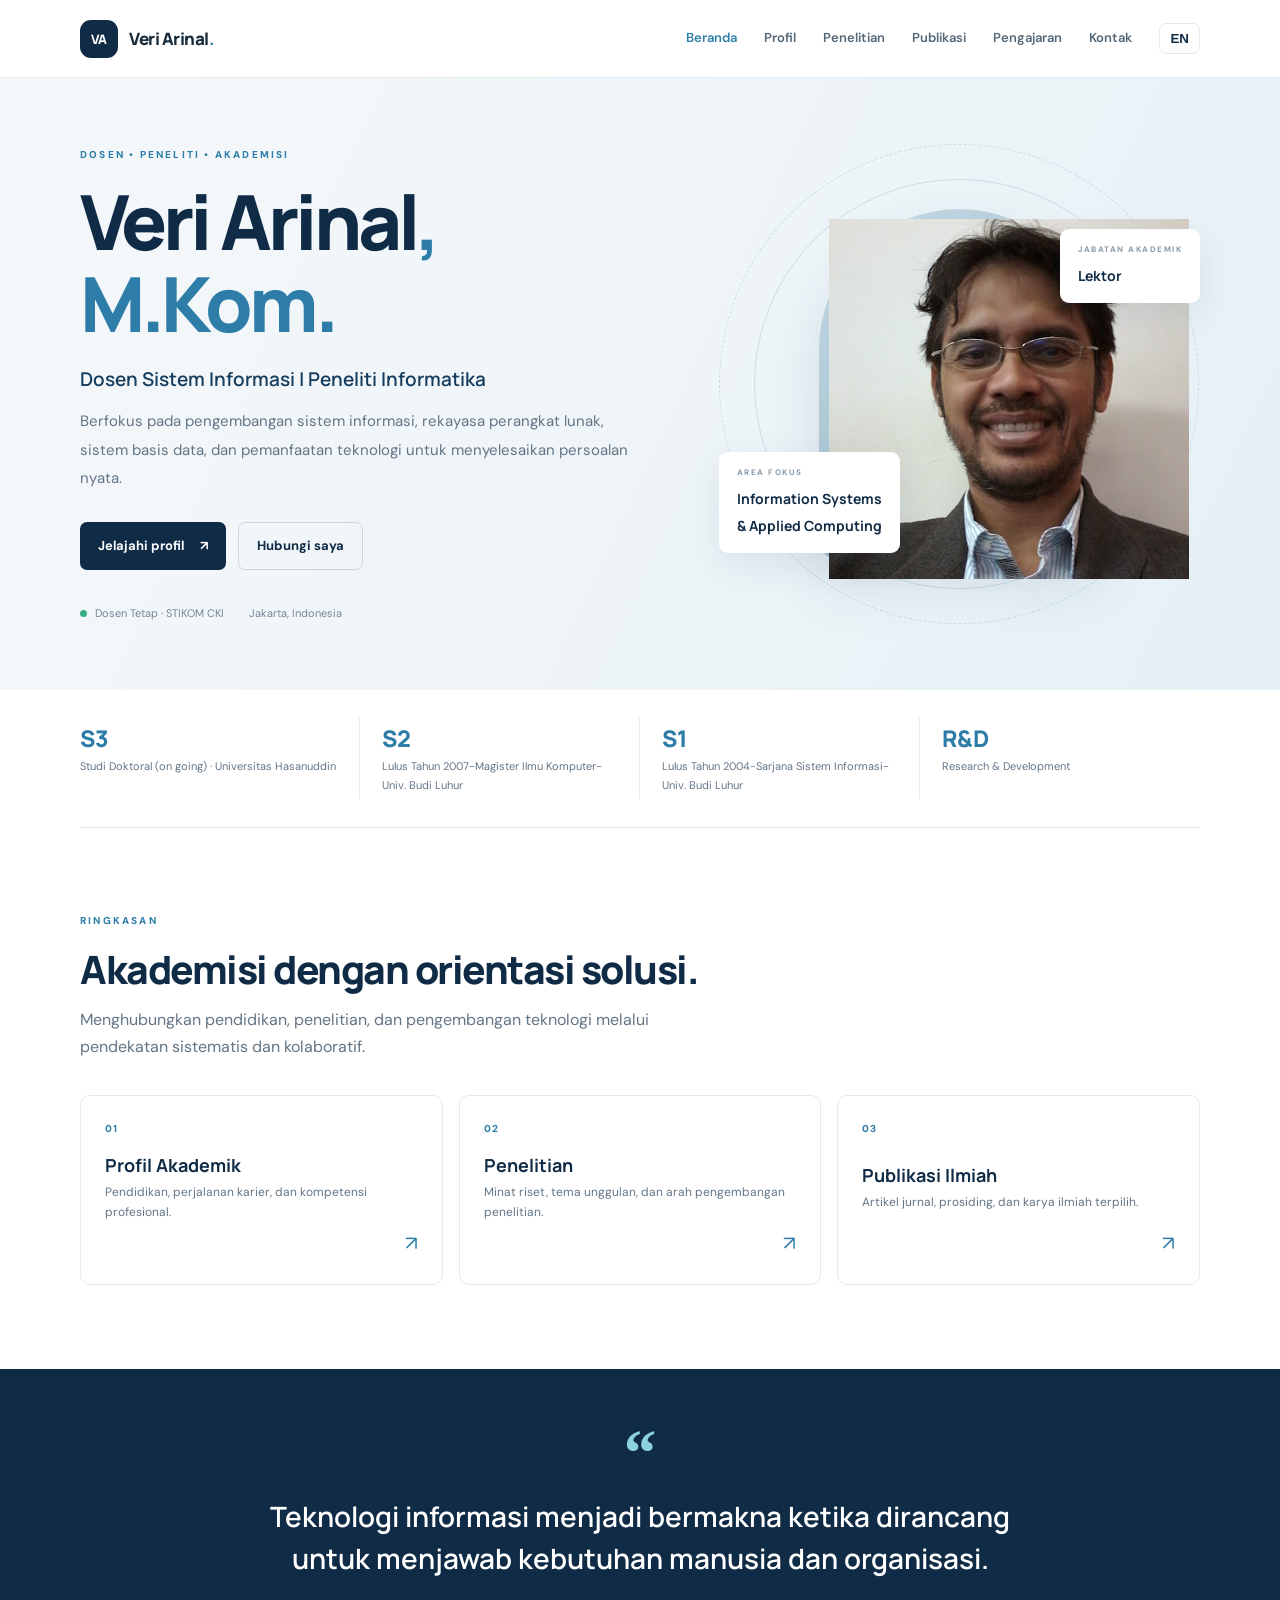
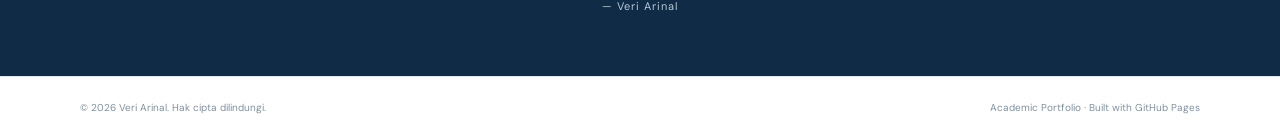
==== index.html @ e2576e6e "Update index.html" ====
<!DOCTYPE html>
<html lang="id">
<head>
  <meta charset="UTF-8">
  <meta name="viewport" content="width=device-width, initial-scale=1">
  <meta name="description" content="Profil akademik Veri Arinal, dosen dan peneliti bidang Sistem Informasi.">
  <meta name="author" content="Veri Arinal">
  <title>Veri Arinal, M.Kom. | Academic Portfolio</title>
  <link rel="preconnect" href="https://fonts.googleapis.com">
  <link rel="preconnect" href="https://fonts.gstatic.com" crossorigin>
  <link href="https://fonts.googleapis.com/css2?family=DM+Sans:wght@400;500;600;700&family=Manrope:wght@400;500;600;700;800&display=swap" rel="stylesheet">
  <link rel="stylesheet" href="assets/css/style.css">
  <script src="assets/js/app.js" defer></script>
</head>
<body>
  <a class="skip-link" href="#main">Lewati ke konten / Skip to content</a>
  <header class="site-header">
    <nav class="nav container" aria-label="Navigasi utama">
      <a class="brand" href="index.html"><span class="brand-mark">VA</span><span>Veri Arinal<span class="brand-dot">.</span></span></a>
      <button class="nav-toggle" aria-label="Buka menu" aria-expanded="false"><span></span><span></span><span></span></button>
      <div class="nav-links">
        <a class="active" href="index.html" data-i18n="nav_home">Beranda</a>
        <a href="about.html" data-i18n="nav_about">Profil</a>
        <a href="research.html" data-i18n="nav_research">Penelitian</a>
        <a href="publications.html" data-i18n="nav_publications">Publikasi</a>
        <a href="teaching.html" data-i18n="nav_teaching">Pengajaran</a>
        <a href="contact.html" data-i18n="nav_contact">Kontak</a>
        <button class="lang-toggle" type="button" aria-label="Switch language">EN</button>
      </div>
    </nav>
  </header>

  <main id="main">
    <section class="hero">
      <div class="container hero-grid">
        <div class="hero-copy">
          <p class="eyebrow" data-i18n="hero_eyebrow">DOSEN • PENELITI • AKADEMISI</p>
          <h1>Veri Arinal<span class="hero-comma">,</span><br><span class="accent">M.Kom.</span></h1>
          <p class="hero-role" data-i18n="hero_role">Dosen Sistem Informasi | Peneliti Informatika</p>
          <p class="hero-intro" data-i18n="hero_intro">Berfokus pada pengembangan sistem informasi, rekayasa perangkat lunak, sistem basis data, dan pemanfaatan teknologi untuk menyelesaikan persoalan nyata.</p>
          <div class="hero-actions">
            <a class="button button-primary" href="about.html" data-i18n="hero_button_profile">Jelajahi profil <span>↗</span></a>
            <a class="button button-secondary" href="contact.html" data-i18n="hero_button_contact">Hubungi saya</a>
          </div>
          <div class="hero-meta">
            <span><i class="status-dot"></i><span data-i18n="hero_status">Dosen Tetap · STIKOM CKI</span></span>
            <span data-i18n="hero_location">Jakarta, Indonesia</span>
          </div>
        </div>
        <div class="hero-visual">
          <div class="portrait-frame">
  <img
    src="assets/images/profile.jpg"
    alt="Foto Profil Veri Arinal"
    class="profile-photo"
  >
</div>
          <div class="floating-card card-top"><span class="mini-label" data-i18n="card_role_label">JABATAN AKADEMIK</span><strong data-i18n="card_role_value">Lektor</strong></div>
          <div class="floating-card card-bottom"><span class="mini-label" data-i18n="card_focus_label">AREA FOKUS</span><strong>Information Systems<br>& Applied Computing</strong></div>
          <div class="visual-orbit orbit-one"></div><div class="visual-orbit orbit-two"></div>
        </div>
      </div>
    </section>

    <section class="quick-facts container">
      <div class="fact"><strong>S3</strong><span data-i18n="fact_education">Studi Doktoral (on going) · Universitas Hasanuddin</span></div>
      <div class="fact"><strong>S2</strong><span data-i18n="fact_master">Lulus Tahun 2007-Magister Ilmu Komputer-Univ. Budi Luhur</span></div>
      <div class="fact"><strong>S1</strong><span data-i18n="fact_program">Lulus Tahun 2004-Sarjana Sistem Informasi-Univ. Budi Luhur</span></div>
      <div class="fact"><strong>R&amp;D</strong><span data-i18n="fact_research">Research & Development</span></div>
    </section>

    <section class="section container">
      <div class="section-heading">
        <p class="eyebrow" data-i18n="overview_eyebrow">RINGKASAN</p>
        <h2 data-i18n="overview_title">Akademisi dengan orientasi solusi.</h2>
        <p data-i18n="overview_text">Menghubungkan pendidikan, penelitian, dan pengembangan teknologi melalui pendekatan sistematis dan kolaboratif.</p>
      </div>
      <div class="feature-grid">
        <a class="feature-card" href="about.html"><span class="feature-number">01</span><div><h3 data-i18n="feature_profile_title">Profil Akademik</h3><p data-i18n="feature_profile_text">Pendidikan, perjalanan karier, dan kompetensi profesional.</p></div><span class="arrow">↗</span></a>
        <a class="feature-card" href="research.html"><span class="feature-number">02</span><div><h3 data-i18n="feature_research_title">Penelitian</h3><p data-i18n="feature_research_text">Minat riset, tema unggulan, dan arah pengembangan penelitian.</p></div><span class="arrow">↗</span></a>
        <a class="feature-card" href="publications.html"><span class="feature-number">03</span><div><h3 data-i18n="feature_publications_title">Publikasi Ilmiah</h3><p data-i18n="feature_publications_text">Artikel jurnal, prosiding, dan karya ilmiah terpilih.</p></div><span class="arrow">↗</span></a>
      </div>
    </section>

    <section class="quote-band">
      <div class="container quote-inner"><span class="quote-mark">“</span><blockquote data-i18n="quote">Teknologi informasi menjadi bermakna ketika dirancang untuk menjawab kebutuhan manusia dan organisasi.</blockquote><span class="quote-caption">— Veri Arinal</span></div>
    </section>
  </main>

  <footer class="site-footer"><div class="container footer-inner"><span>© <span id="year"></span> Veri Arinal. <span data-i18n="footer_rights">Hak cipta dilindungi.</span></span><span data-i18n="footer_note">Academic Portfolio · Built with GitHub Pages</span></div></footer>
</body>
</html>
---- assets/css/style.css ----
:root{--navy:#102b46;--navy-2:#173d5e;--blue:#2d7da8;--cyan:#8bd3df;--ink:#172b3b;--muted:#637586;--line:#e3eaf0;--paper:#f5f8fb;--white:#fff;--serif:Manrope,Arial,sans-serif;--body:"DM Sans",Arial,sans-serif}*{box-sizing:border-box}html{scroll-behavior:smooth}body{margin:0;background:var(--white);color:var(--ink);font-family:var(--body);line-height:1.7}a{color:inherit;text-decoration:none}.container{width:min(1120px,calc(100% - 48px));margin-inline:auto}.skip-link{position:absolute;left:-9999px;top:10px;background:#fff;padding:10px;z-index:100}.skip-link:focus{left:10px}.site-header{height:78px;background:#fff;border-bottom:1px solid var(--line);position:sticky;top:0;z-index:20}.nav{height:100%;display:flex;align-items:center;justify-content:space-between}.brand{display:flex;align-items:center;gap:11px;font:800 17px var(--serif);letter-spacing:-.5px}.brand-mark{width:38px;height:38px;border-radius:11px;background:var(--navy);color:#fff;display:grid;place-items:center;font-size:13px;letter-spacing:0}.brand-dot{color:var(--blue)}.nav-links{display:flex;align-items:center;gap:27px;font-size:13px;font-weight:600;color:#536779}.nav-links a{transition:.2s}.nav-links a:hover,.nav-links a.active{color:var(--blue)}.lang-toggle{border:1px solid var(--line);background:#fff;color:var(--navy);border-radius:7px;padding:7px 10px;font-weight:700;cursor:pointer}.nav-toggle{display:none;background:none;border:0;padding:8px}.nav-toggle span{display:block;width:23px;height:2px;background:var(--navy);margin:5px}.hero{background:linear-gradient(115deg,#f5f8fb 0%,#edf4f8 60%,#e4f0f5 100%);overflow:hidden}.hero-grid{min-height:580px;display:grid;grid-template-columns:1.1fr .9fr;align-items:center;gap:50px;padding-block:68px}.eyebrow{font-size:10px;font-weight:800;letter-spacing:2.2px;color:var(--blue);margin:0 0 17px}.hero h1{font:800 clamp(48px,6vw,76px)/1.08 var(--serif);letter-spacing:-4px;color:var(--navy);margin:0}.hero-comma{color:var(--blue)}.accent{color:var(--blue)}.hero-role{font:600 19px var(--serif);color:var(--navy-2);margin:22px 0 10px}.hero-intro{font-size:15px;color:var(--muted);max-width:560px;line-height:1.9}.hero-actions{display:flex;gap:12px;margin-top:29px}.button{display:inline-flex;align-items:center;gap:16px;padding:12px 18px;border-radius:7px;font-size:13px;font-weight:700;transition:.2s}.button-primary{background:var(--navy);color:#fff}.button-primary:hover{background:var(--blue);transform:translateY(-2px)}.button-secondary{border:1px solid #cbd7e0;color:var(--navy)}.button-secondary:hover{background:#fff}.hero-meta{display:flex;gap:25px;margin-top:34px;color:#758696;font-size:11px}.hero-meta>span:first-child{display:flex;align-items:center;gap:8px}.status-dot{width:7px;height:7px;border-radius:50%;background:#3baf83}.hero-visual{height:410px;position:relative;display:grid;place-items:center}.portrait-frame{width:280px;height:350px;border-radius:140px 140px 18px 18px;background:linear-gradient(145deg,#c6dbe5,#8eafc2);padding:10px;position:relative;z-index:2;box-shadow:0 25px 55px #193d5e20}.portrait-placeholder{height:100%;border-radius:130px 130px 12px 12px;background:linear-gradient(150deg,#dfeaf0,#a8c2d0);display:flex;flex-direction:column;align-items:center;justify-content:center;color:#527187}.portrait-placeholder span{font:800 64px var(--serif);letter-spacing:-5px}.portrait-placeholder small{font-size:9px;letter-spacing:2px;margin-top:5px}.floating-card{position:absolute;z-index:3;background:#fff;padding:14px 18px;border-radius:9px;box-shadow:0 12px 35px #173d5e18}.card-top{top:50px;right:0}.card-bottom{bottom:36px;left:0}.mini-label{display:block;font-size:8px;letter-spacing:1.5px;color:#8a9aa8;font-weight:800;margin-bottom:5px}.floating-card strong{font:700 14px var(--serif);color:var(--navy)}.visual-orbit{position:absolute;border:1px solid #9dbdce70;border-radius:50%;z-index:1}.orbit-one{width:410px;height:410px}.orbit-two{width:480px;height:480px;border-style:dashed}.quick-facts{display:grid;grid-template-columns:repeat(4,1fr);padding-block:28px;border-bottom:1px solid var(--line)}.fact{padding:4px 22px;border-right:1px solid var(--line);display:flex;flex-direction:column;gap:3px}.fact:first-child{padding-left:0}.fact:last-child{border:0}.fact strong{font:800 23px var(--serif);color:var(--blue)}.fact span{font-size:11px;color:var(--muted)}.section{padding-block:84px}.section-heading{max-width:620px;margin-bottom:35px}.section-heading h2,.content-block h2,.contact-main h2{font:800 clamp(28px,4vw,39px)/1.2 var(--serif);letter-spacing:-1.5px;color:var(--navy);margin:0 0 13px}.section-heading>p:last-child{color:var(--muted);margin:0}.feature-grid{display:grid;grid-template-columns:repeat(3,1fr);gap:16px}.feature-card{min-height:190px;border:1px solid var(--line);border-radius:10px;padding:24px;display:flex;flex-direction:column;justify-content:space-between;transition:.2s}.feature-card:hover{border-color:#a5c6d7;transform:translateY(-4px);box-shadow:0 15px 30px #173d5e0c}.feature-number{font-size:10px;color:var(--blue);font-weight:800;letter-spacing:1px}.feature-card h3{font:700 18px var(--serif);color:var(--navy);margin:13px 0 5px}.feature-card p{font-size:12px;color:var(--muted);margin:0}.arrow{align-self:flex-end;color:var(--blue);font-size:20px}.quote-band{background:var(--navy);color:#fff;padding:58px 0}.quote-inner{max-width:800px;text-align:center}.quote-mark{font:700 65px Georgia;color:var(--cyan);line-height:.8}.quote-inner blockquote{font:600 clamp(20px,3vw,28px)/1.5 var(--serif);margin:12px 0}.quote-caption{font-size:11px;color:#b5c9d7;letter-spacing:1px}.site-footer{border-top:1px solid var(--line);padding:22px 0;color:#81909d;font-size:10px}.footer-inner{display:flex;justify-content:space-between;gap:20px}.page-hero{background:var(--paper);padding:75px 0 68px;border-bottom:1px solid var(--line)}.page-hero h1{font:800 clamp(38px,5vw,58px)/1.15 var(--serif);letter-spacing:-2.5px;color:var(--navy);margin:0 0 12px}.page-hero p:last-child{color:var(--muted);max-width:650px;margin:0}.content-layout{display:grid;grid-template-columns:1fr 290px;gap:65px}.content-block{margin-bottom:48px}.content-block h2{font-size:25px}.content-block p{color:var(--muted);font-size:14px}.timeline{border-left:1px solid #cbdbe5;margin:25px 0 0 6px;padding-left:25px}.timeline-item{position:relative;padding:0 0 28px}.timeline-item:before{content:"";position:absolute;width:9px;height:9px;border-radius:50%;background:var(--blue);left:-30px;top:7px;box-shadow:0 0 0 4px #e8f2f6}.timeline-date{font-size:10px;color:var(--blue);font-weight:800;letter-spacing:.8px}.timeline-item h3{font:700 16px var(--serif);color:var(--navy);margin:5px 0}.timeline-item p,.timeline-item small{font-size:12px;color:var(--muted);margin:0}.side-card{border:1px solid var(--line);padding:22px;border-radius:9px;margin-bottom:17px}.side-card h3{font:700 17px var(--serif);color:var(--navy);margin:0 0 5px}.side-card p:not(.eyebrow){font-size:12px;color:var(--muted)}.tag-list{display:flex;flex-wrap:wrap;gap:7px}.tag-list span{font-size:10px;background:#edf4f7;color:#41657b;padding:6px 9px;border-radius:4px}.text-link{font-size:11px;color:var(--blue);font-weight:700}.section-heading.compact{margin-bottom:28px}.research-grid{display:grid;grid-template-columns:repeat(2,1fr);gap:15px}.research-card{border:1px solid var(--line);border-radius:9px;padding:25px;min-height:210px}.research-index{font-size:10px;font-weight:800;color:var(--blue)}.research-card h3{font:700 19px var(--serif);color:var(--navy);margin:12px 0 7px}.research-card p{font-size:12px;color:var(--muted);min-height:45px}.roadmap{margin-top:65px;padding:30px;background:var(--paper);border-radius:10px}.roadmap-steps{display:grid;grid-template-columns:repeat(4,1fr);gap:12px;margin-top:25px}.roadmap-steps div{background:#fff;border:1px solid var(--line);padding:15px;border-radius:7px;display:flex;flex-direction:column;gap:10px}.roadmap-steps b{color:var(--blue);font:800 20px var(--serif)}.roadmap-steps span{font-size:11px;color:var(--navy);font-weight:600}.notice{background:#f0f6f9;border-left:3px solid var(--blue);padding:18px 20px;margin-bottom:35px}.notice strong{font:700 14px var(--serif);color:var(--navy)}.notice p{font-size:12px;color:var(--muted);margin:5px 0 0}.publication-item{display:grid;grid-template-columns:75px 1fr auto;gap:20px;padding:25px 0;border-bottom:1px solid var(--line);align-items:start}.pub-year{font:800 18px var(--serif);color:var(--blue)}.pub-type{font-size:9px;letter-spacing:1.4px;color:#8395a3;font-weight:800}.publication-item h3{font:700 17px var(--serif);color:var(--navy);margin:5px 0}.publication-item p{font-size:12px;color:var(--muted);margin:3px 0}.pub-meta{font-size:10px!important}.profile-links{margin-top:55px}.profile-links h2{font:800 25px var(--serif);color:var(--navy)}.profile-links p{font-size:13px;color:var(--muted)}.link-chips{display:flex;gap:10px;flex-wrap:wrap}.link-chips a{border:1px solid var(--line);border-radius:6px;padding:9px 13px;font-size:11px;color:var(--blue);font-weight:700}.course-grid{display:grid;grid-template-columns:repeat(3,1fr);gap:14px}.course-card{padding:22px;border:1px solid var(--line);border-radius:9px;min-height:160px}.course-card>span{font-size:10px;font-weight:800;color:var(--blue)}.course-card h3{font:700 16px var(--serif);color:var(--navy);margin:13px 0 6px}.course-card p{font-size:11px;color:var(--muted);margin:0}.teaching-note{margin-top:60px}.contact-layout{display:grid;grid-template-columns:1.1fr .9fr;gap:60px;align-items:start}.contact-main>p{color:var(--muted);font-size:14px;max-width:520px}.contact-row{display:flex;align-items:center;gap:15px;padding:18px 0;border-bottom:1px solid var(--line)}.contact-icon{width:38px;height:38px;border-radius:8px;background:#edf4f7;color:var(--blue);display:grid;place-items:center;font-weight:800}.contact-row small{font-size:9px;letter-spacing:1.4px;color:#8b9aa6;font-weight:800}.contact-row p{font-size:12px;color:var(--navy);margin:3px 0 0}.contact-row a{color:var(--blue)}.contact-panel{background:var(--navy);color:#fff;border-radius:12px;padding:35px}.contact-panel .eyebrow{color:var(--cyan)}.contact-panel h2{font:800 28px/1.25 var(--serif);margin:0 0 14px}.contact-panel p:not(.eyebrow){font-size:13px;color:#c0d0dc}.button-light{background:#fff;color:var(--navy);margin-top:15px}.button-light:hover{background:var(--cyan)}@media(max-width:850px){.nav-links{gap:14px}.hero-grid{gap:15px}.content-layout{grid-template-columns:1fr 240px;gap:30px}.roadmap-steps{grid-template-columns:repeat(2,1fr)}}@media(max-width:680px){.container{width:min(100% - 34px,540px)}.site-header{height:68px}.nav-toggle{display:block}.nav-links{display:none;position:absolute;top:68px;left:0;right:0;background:#fff;padding:18px 24px 22px;border-bottom:1px solid var(--line);box-shadow:0 12px 20px #102b4610;flex-direction:column;align-items:flex-start;gap:17px}.nav-links.open{display:flex}.hero-grid{grid-template-columns:1fr;padding-block:55px 35px}.hero h1{font-size:55px}.hero-visual{height:350px;margin-top:12px}.portrait-frame{width:230px;height:290px}.orbit-one{width:330px;height:330px}.orbit-two{width:370px;height:370px}.card-top{right:0;top:30px}.card-bottom{left:0;bottom:20px}.hero-meta{flex-wrap:wrap;gap:10px 20px}.quick-facts{grid-template-columns:repeat(2,1fr);gap:18px 0}.fact:nth-child(2){border:0}.fact:nth-child(3){padding-left:0}.section{padding-block:60px}.feature-grid,.research-grid,.course-grid{grid-template-columns:1fr}.feature-card{min-height:155px}.page-hero{padding:55px 0}.content-layout,.contact-layout{grid-template-columns:1fr}.side-column{display:grid;grid-template-columns:1fr 1fr;gap:12px}.side-card{margin:0}.roadmap-steps{grid-template-columns:1fr 1fr}.publication-item{grid-template-columns:55px 1fr;gap:12px}.publication-item>.text-link{grid-column:2}.footer-inner{flex-direction:column;gap:5px}.contact-panel{padding:27px}.hero-actions{flex-wrap:wrap}}@media(max-width:390px){.side-column{grid-template-columns:1fr}.roadmap-steps{grid-template-columns:1fr}.hero h1{font-size:47px}}
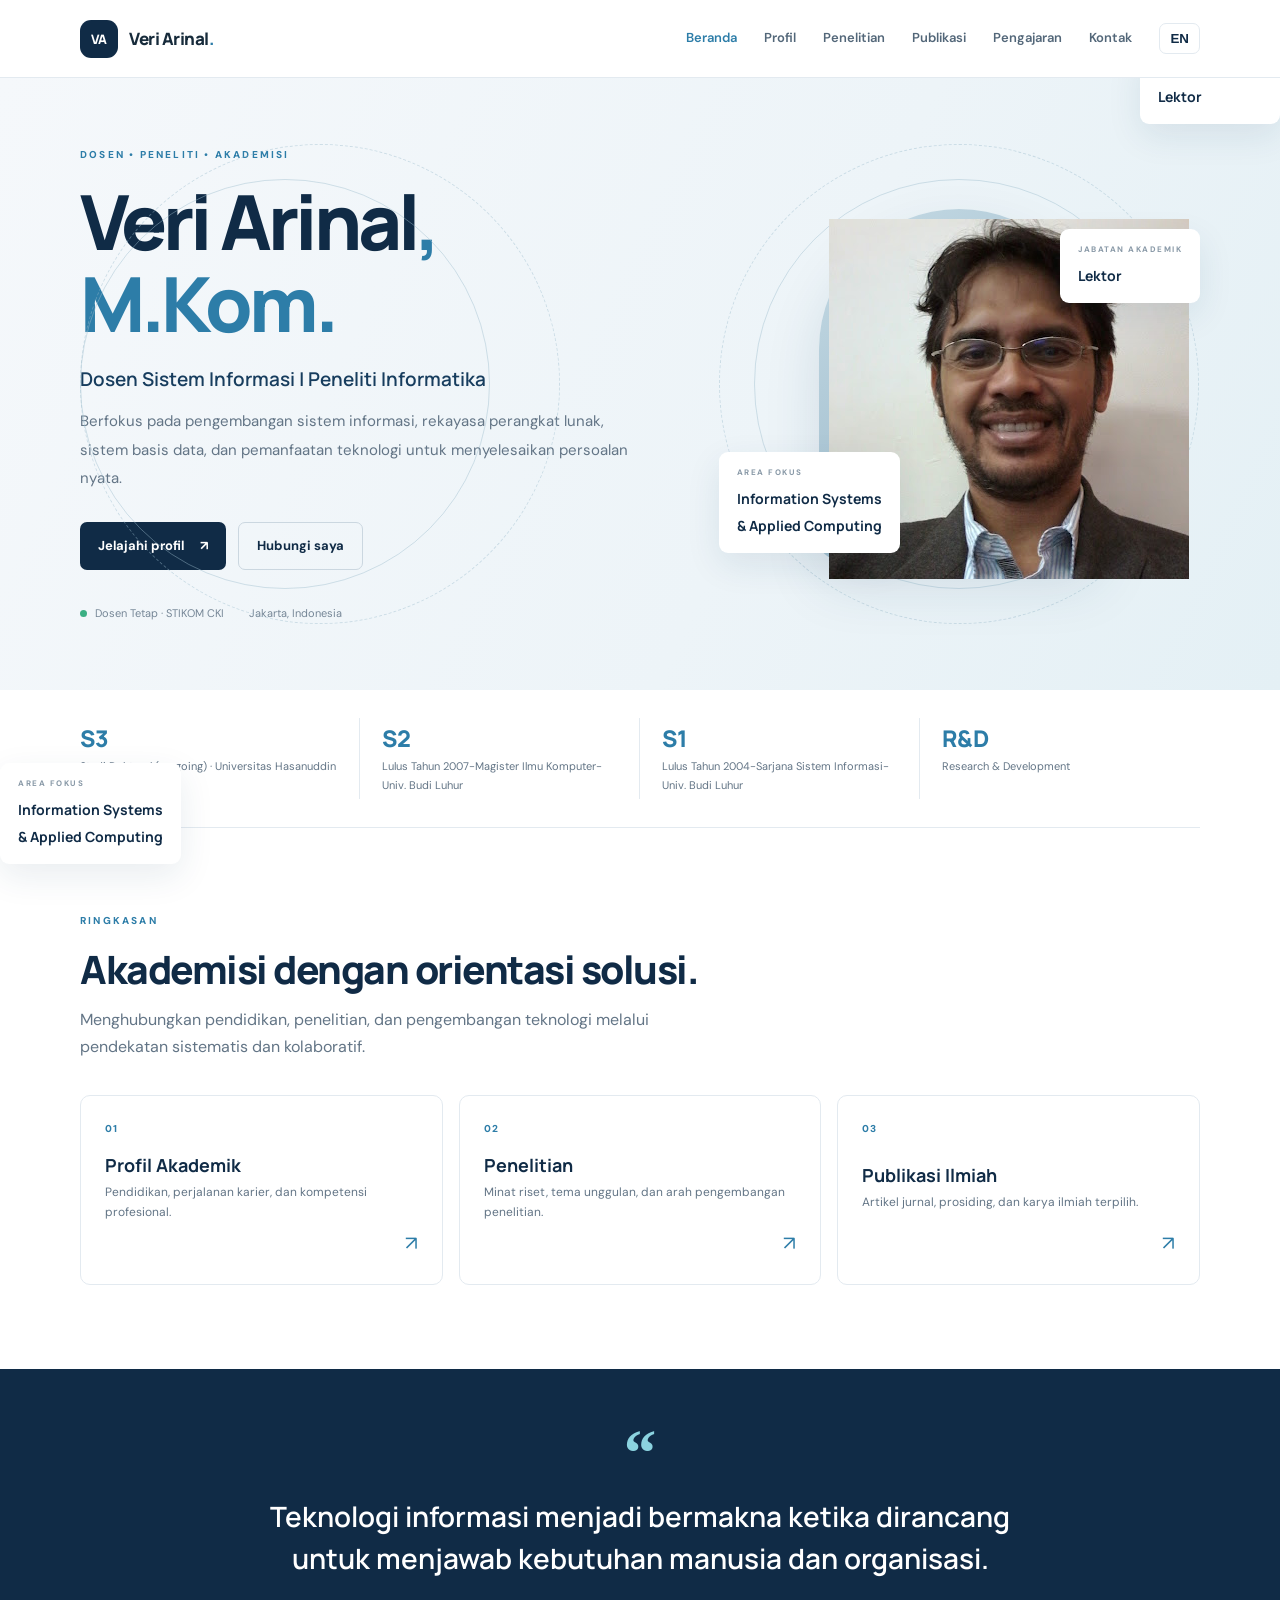
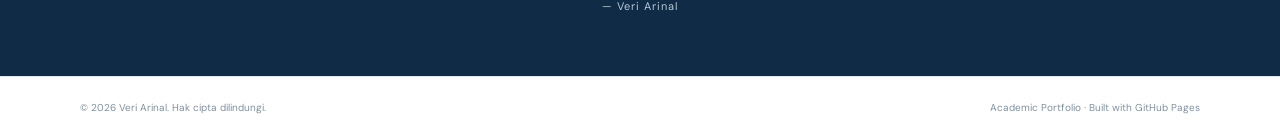
==== commit 2289ca7a: "Update index.html" ====
--- a/index.html
+++ b/index.html
@@ -47,13 +47,27 @@
             <span data-i18n="hero_location">Jakarta, Indonesia</span>
           </div>
         </div>
-        <div class="hero-visual">
-          <div class="portrait-frame">
-  <img
-    src="assets/images/profile.jpg"
-    alt="Foto Profil Veri Arinal"
-    class="profile-photo"
-  >
+    <div class="hero-visual">
+  <div class="portrait-frame">
+    <img
+      src="assets/images/profile.jpg"
+      alt="Foto Profil Veri Arinal"
+      class="profile-photo"
+    >
+  </div>
+
+  <div class="floating-card card-top">
+    <span class="mini-label" data-i18n="card_role_label">JABATAN AKADEMIK</span>
+    <strong data-i18n="card_role_value">Lektor</strong>
+  </div>
+
+  <div class="floating-card card-bottom">
+    <span class="mini-label" data-i18n="card_focus_label">AREA FOKUS</span>
+    <strong>Information Systems<br>& Applied Computing</strong>
+  </div>
+
+  <div class="visual-orbit orbit-one"></div>
+  <div class="visual-orbit orbit-two"></div>
 </div>
           <div class="floating-card card-top"><span class="mini-label" data-i18n="card_role_label">JABATAN AKADEMIK</span><strong data-i18n="card_role_value">Lektor</strong></div>
           <div class="floating-card card-bottom"><span class="mini-label" data-i18n="card_focus_label">AREA FOKUS</span><strong>Information Systems<br>& Applied Computing</strong></div>
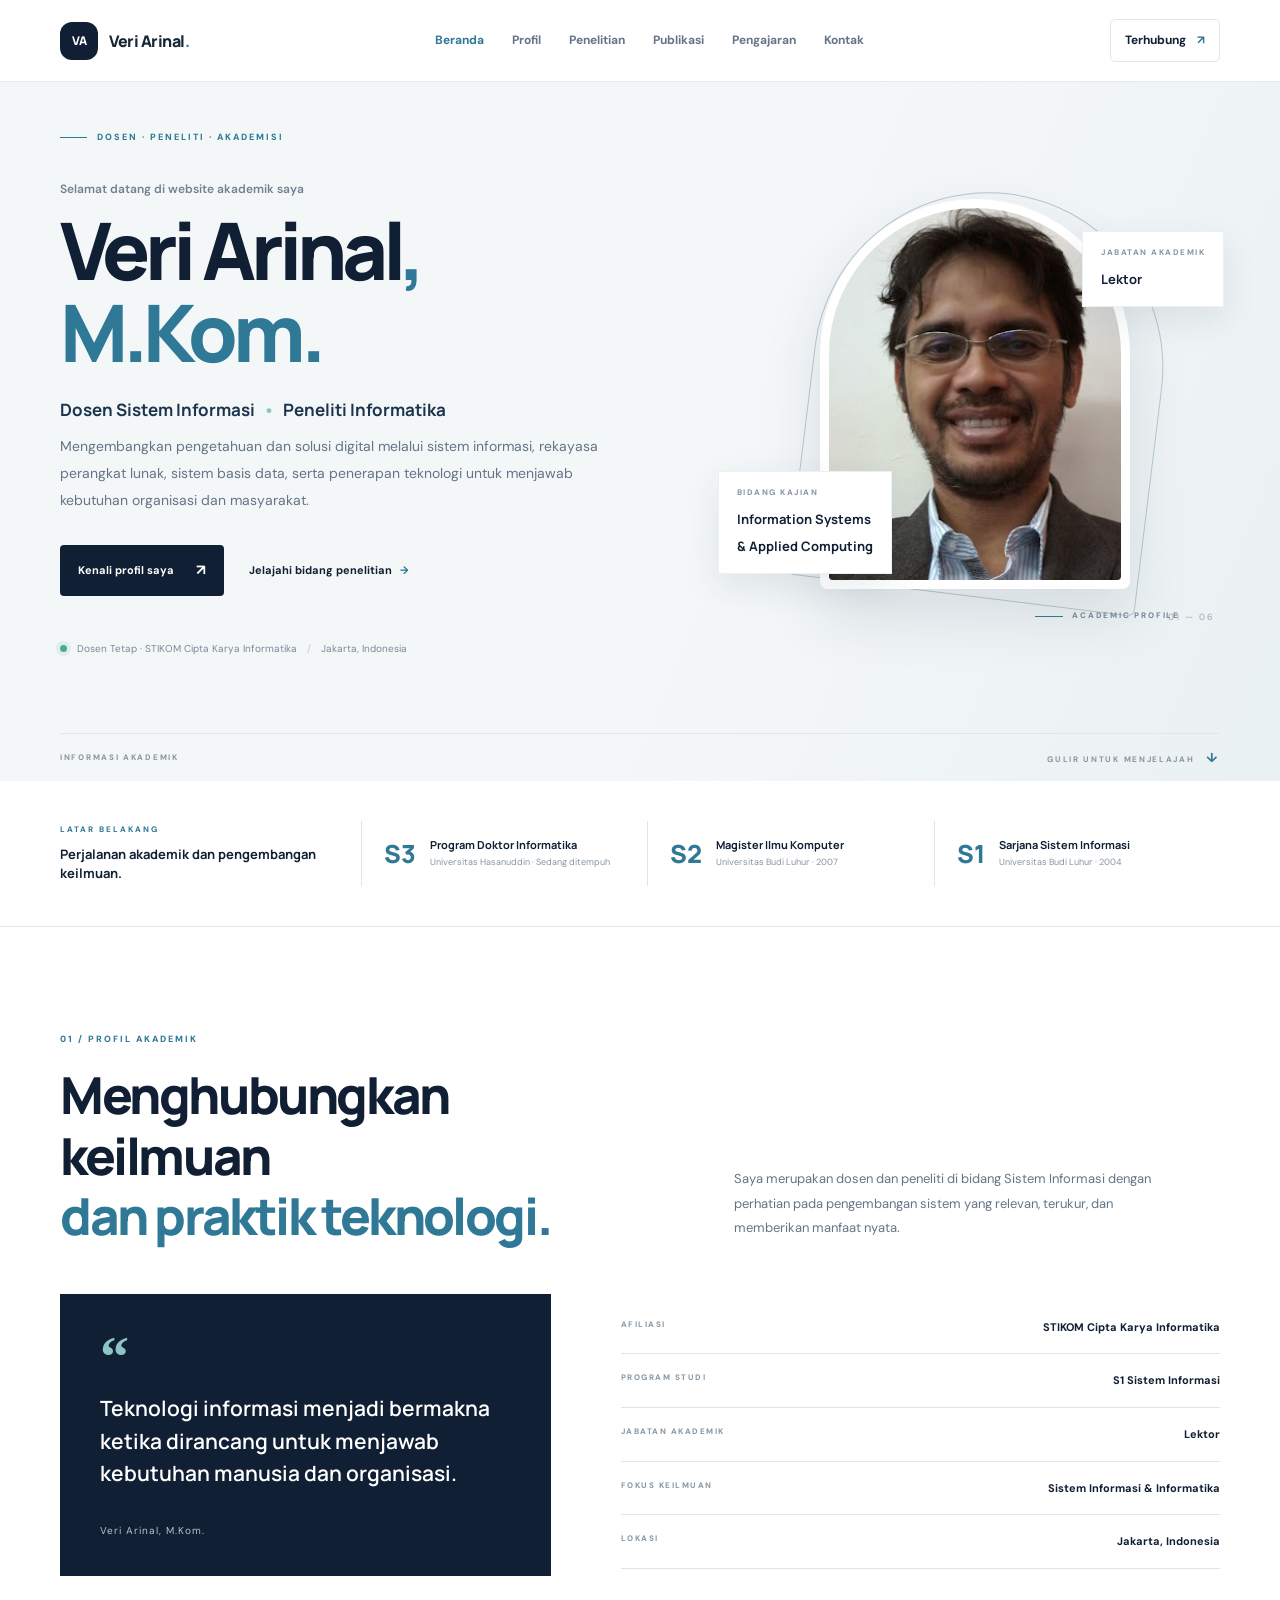
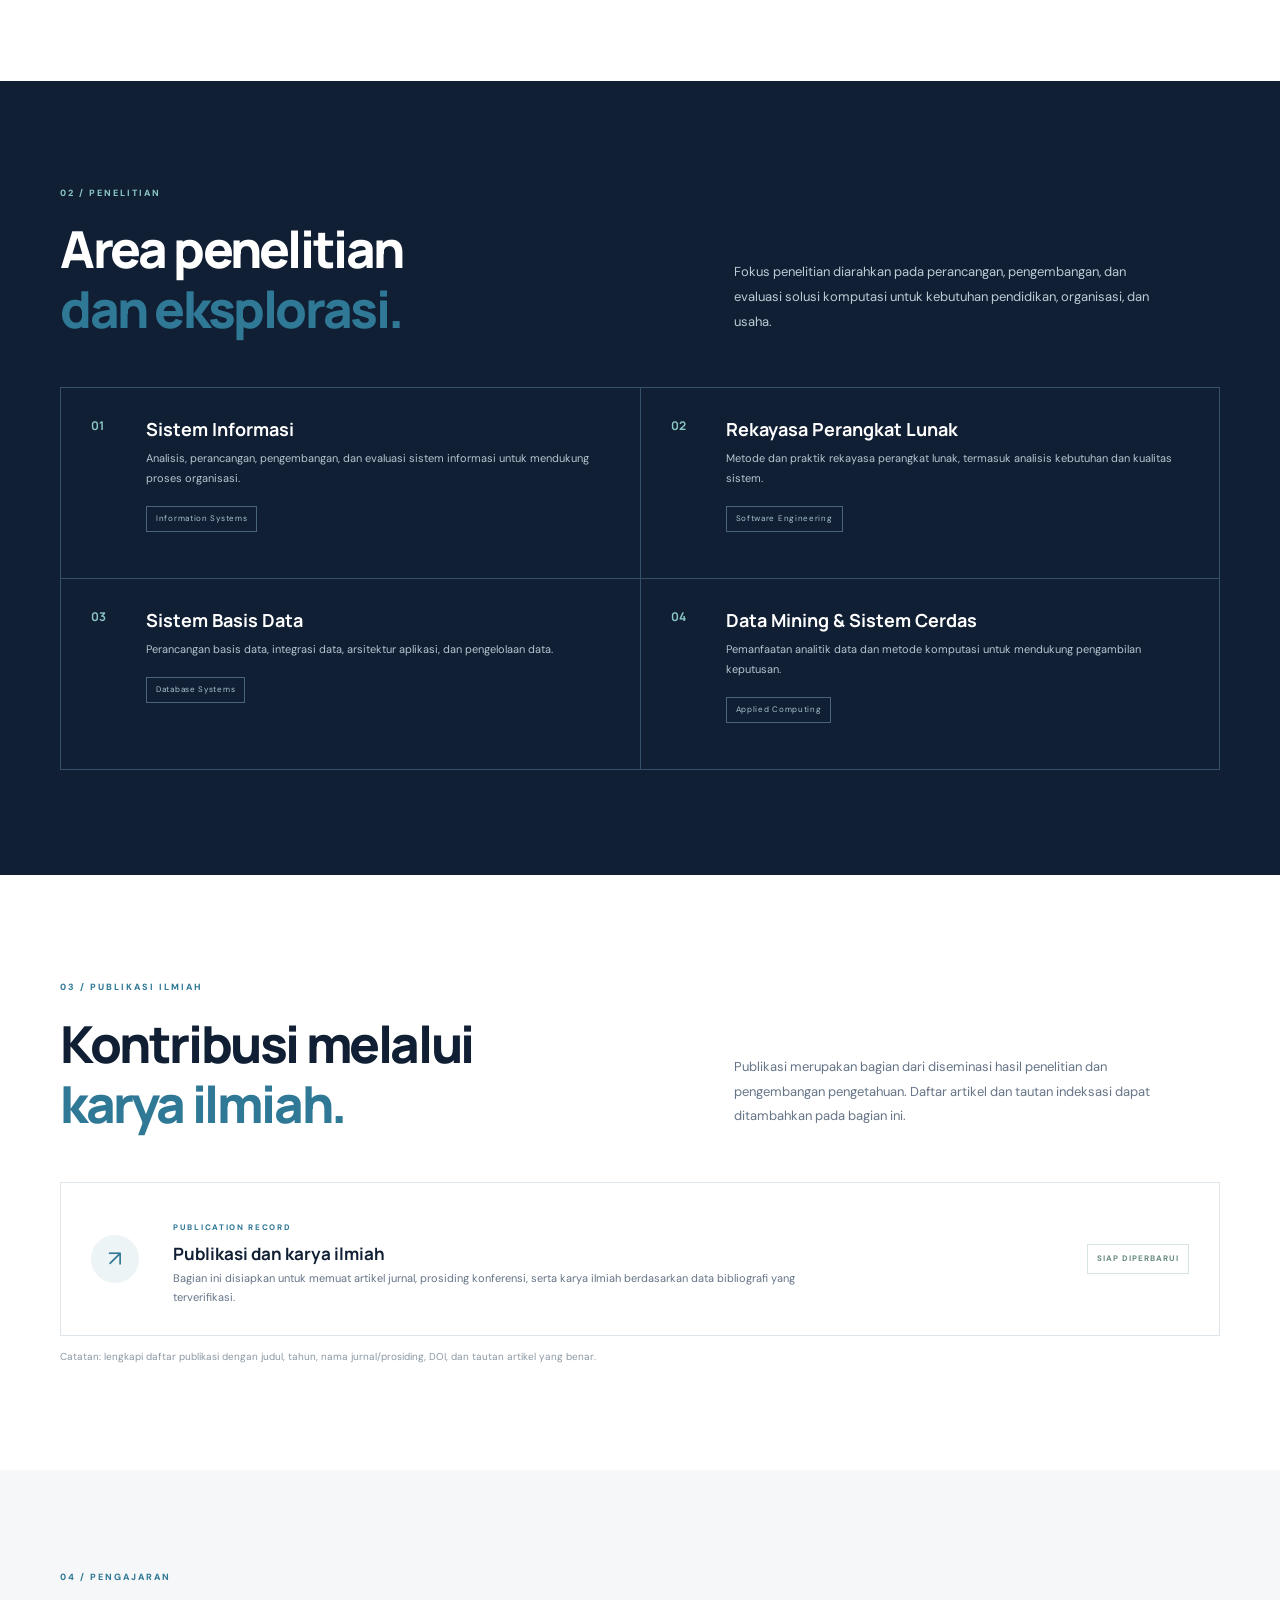
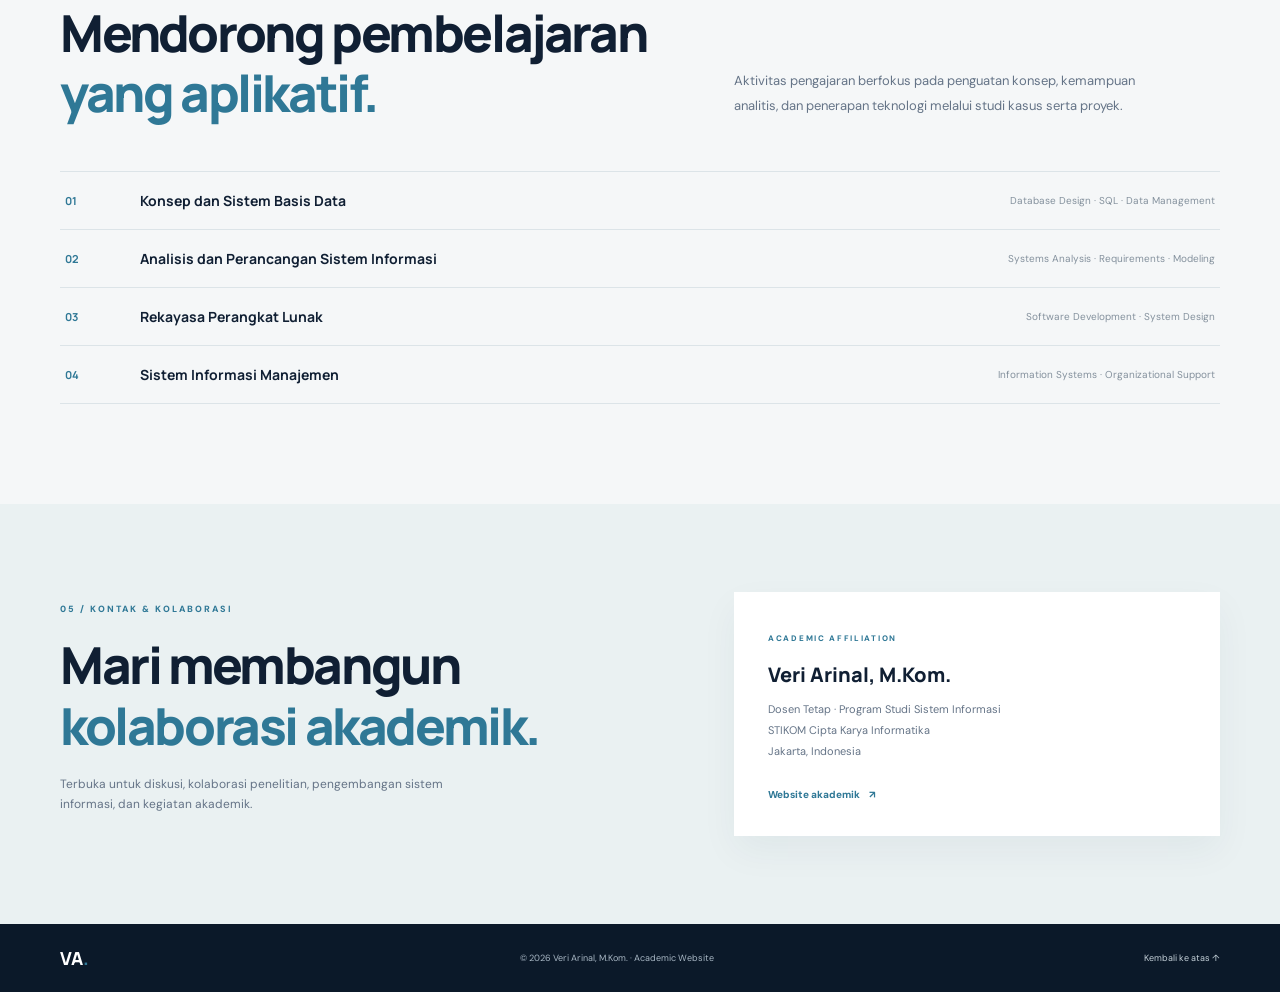
==== commit e2b65ef9: "Add files via upload" ====
--- a/index.html
+++ b/index.html
@@ -3,9 +3,10 @@
 <head>
   <meta charset="UTF-8">
   <meta name="viewport" content="width=device-width, initial-scale=1">
-  <meta name="description" content="Profil akademik Veri Arinal, dosen dan peneliti bidang Sistem Informasi.">
+  <meta name="description" content="Website akademik Veri Arinal, M.Kom., dosen dan peneliti bidang Sistem Informasi.">
   <meta name="author" content="Veri Arinal">
-  <title>Veri Arinal, M.Kom. | Academic Portfolio</title>
+  <meta name="theme-color" content="#101f33">
+  <title>Veri Arinal, M.Kom. | Academic Profile</title>
   <link rel="preconnect" href="https://fonts.googleapis.com">
   <link rel="preconnect" href="https://fonts.gstatic.com" crossorigin>
   <link href="https://fonts.googleapis.com/css2?family=DM+Sans:wght@400;500;600;700&family=Manrope:wght@400;500;600;700;800&display=swap" rel="stylesheet">
@@ -13,94 +14,130 @@
   <script src="assets/js/app.js" defer></script>
 </head>
 <body>
-  <a class="skip-link" href="#main">Lewati ke konten / Skip to content</a>
-  <header class="site-header">
-    <nav class="nav container" aria-label="Navigasi utama">
-      <a class="brand" href="index.html"><span class="brand-mark">VA</span><span>Veri Arinal<span class="brand-dot">.</span></span></a>
-      <button class="nav-toggle" aria-label="Buka menu" aria-expanded="false"><span></span><span></span><span></span></button>
+  <a class="skip-link" href="#main">Lewati ke konten</a>
+  <header class="header">
+    <nav class="nav shell" aria-label="Navigasi utama">
+      <a class="brand" href="#home" aria-label="Veri Arinal beranda"><span class="brand-symbol">VA</span><span>Veri Arinal<span class="brand-period">.</span></span></a>
+      <button class="menu-toggle" type="button" aria-label="Buka navigasi" aria-expanded="false"><span></span><span></span></button>
       <div class="nav-links">
-        <a class="active" href="index.html" data-i18n="nav_home">Beranda</a>
-        <a href="about.html" data-i18n="nav_about">Profil</a>
-        <a href="research.html" data-i18n="nav_research">Penelitian</a>
-        <a href="publications.html" data-i18n="nav_publications">Publikasi</a>
-        <a href="teaching.html" data-i18n="nav_teaching">Pengajaran</a>
-        <a href="contact.html" data-i18n="nav_contact">Kontak</a>
-        <button class="lang-toggle" type="button" aria-label="Switch language">EN</button>
+        <a href="#home" class="active">Beranda</a>
+        <a href="#profile">Profil</a>
+        <a href="#research">Penelitian</a>
+        <a href="#publications">Publikasi</a>
+        <a href="#teaching">Pengajaran</a>
+        <a href="#contact">Kontak</a>
       </div>
+      <a class="nav-cta" href="#contact">Terhubung <span>↗</span></a>
     </nav>
   </header>
 
   <main id="main">
-    <section class="hero">
-      <div class="container hero-grid">
+    <section class="hero section-anchor" id="home">
+      <div class="shell hero-layout">
         <div class="hero-copy">
-          <p class="eyebrow" data-i18n="hero_eyebrow">DOSEN • PENELITI • AKADEMISI</p>
-          <h1>Veri Arinal<span class="hero-comma">,</span><br><span class="accent">M.Kom.</span></h1>
-          <p class="hero-role" data-i18n="hero_role">Dosen Sistem Informasi | Peneliti Informatika</p>
-          <p class="hero-intro" data-i18n="hero_intro">Berfokus pada pengembangan sistem informasi, rekayasa perangkat lunak, sistem basis data, dan pemanfaatan teknologi untuk menyelesaikan persoalan nyata.</p>
+          <div class="eyebrow"><span class="eyebrow-line"></span> DOSEN · PENELITI · AKADEMISI</div>
+          <p class="hero-kicker">Selamat datang di website akademik saya</p>
+          <h1>Veri Arinal<span class="name-comma">,</span><br><span class="degree">M.Kom.</span></h1>
+          <p class="hero-role">Dosen Sistem Informasi <span>•</span> Peneliti Informatika</p>
+          <p class="hero-description">Mengembangkan pengetahuan dan solusi digital melalui sistem informasi, rekayasa perangkat lunak, sistem basis data, serta penerapan teknologi untuk menjawab kebutuhan organisasi dan masyarakat.</p>
           <div class="hero-actions">
-            <a class="button button-primary" href="about.html" data-i18n="hero_button_profile">Jelajahi profil <span>↗</span></a>
-            <a class="button button-secondary" href="contact.html" data-i18n="hero_button_contact">Hubungi saya</a>
+            <a class="button button-dark" href="#profile">Kenali profil saya <span>↗</span></a>
+            <a class="text-link" href="#research">Jelajahi bidang penelitian <span>→</span></a>
           </div>
-          <div class="hero-meta">
-            <span><i class="status-dot"></i><span data-i18n="hero_status">Dosen Tetap · STIKOM CKI</span></span>
-            <span data-i18n="hero_location">Jakarta, Indonesia</span>
+          <div class="hero-status"><span class="status-indicator"></span><span>Dosen Tetap · STIKOM Cipta Karya Informatika</span><span class="status-divider">/</span><span>Jakarta, Indonesia</span></div>
+        </div>
+        <div class="hero-art">
+          <div class="photo-backdrop"></div>
+          <div class="photo-wrap">
+            <img src="assets/images/profile.jpg" alt="Foto profil Veri Arinal" class="profile-photo" onerror="this.style.display='none';this.nextElementSibling.style.display='grid'">
+            <div class="photo-fallback" aria-label="Inisial Veri Arinal">VA</div>
           </div>
+          <div class="photo-caption"><span class="caption-rule"></span><span>ACADEMIC PROFILE</span></div>
+          <div class="floating-note note-top"><span class="note-label">JABATAN AKADEMIK</span><strong>Lektor</strong></div>
+          <div class="floating-note note-bottom"><span class="note-label">BIDANG KAJIAN</span><strong>Information Systems<br>& Applied Computing</strong></div>
+          <span class="art-index">01 — 06</span>
         </div>
-    <div class="hero-visual">
-  <div class="portrait-frame">
-    <img
-      src="assets/images/profile.jpg"
-      alt="Foto Profil Veri Arinal"
-      class="profile-photo"
-    >
-  </div>
+      </div>
+      <div class="hero-bottom shell"><span>INFORMASI AKADEMIK</span><span class="scroll-cue">GULIR UNTUK MENJELAJAH <span>↓</span></span></div>
+    </section>
 
-  <div class="floating-card card-top">
-    <span class="mini-label" data-i18n="card_role_label">JABATAN AKADEMIK</span>
-    <strong data-i18n="card_role_value">Lektor</strong>
-  </div>
+    <section class="credentials">
+      <div class="shell credential-grid">
+        <div class="credential-intro"><span class="eyebrow">LATAR BELAKANG</span><p>Perjalanan akademik dan pengembangan keilmuan.</p></div>
+        <article class="credential"><span class="credential-level">S3</span><div><strong>Program Doktor Informatika</strong><p>Universitas Hasanuddin · Sedang ditempuh</p></div></article>
+        <article class="credential"><span class="credential-level">S2</span><div><strong>Magister Ilmu Komputer</strong><p>Universitas Budi Luhur · 2007</p></div></article>
+        <article class="credential"><span class="credential-level">S1</span><div><strong>Sarjana Sistem Informasi</strong><p>Universitas Budi Luhur · 2004</p></div></article>
+      </div>
+    </section>
 
-  <div class="floating-card card-bottom">
-    <span class="mini-label" data-i18n="card_focus_label">AREA FOKUS</span>
-    <strong>Information Systems<br>& Applied Computing</strong>
-  </div>
-
-  <div class="visual-orbit orbit-one"></div>
-  <div class="visual-orbit orbit-two"></div>
-</div>
-          <div class="floating-card card-top"><span class="mini-label" data-i18n="card_role_label">JABATAN AKADEMIK</span><strong data-i18n="card_role_value">Lektor</strong></div>
-          <div class="floating-card card-bottom"><span class="mini-label" data-i18n="card_focus_label">AREA FOKUS</span><strong>Information Systems<br>& Applied Computing</strong></div>
-          <div class="visual-orbit orbit-one"></div><div class="visual-orbit orbit-two"></div>
+    <section class="section shell section-anchor" id="profile">
+      <div class="section-heading">
+        <div><span class="eyebrow">01 / PROFIL AKADEMIK</span><h2>Menghubungkan keilmuan<br><em>dan praktik teknologi.</em></h2></div>
+        <p class="section-lead">Saya merupakan dosen dan peneliti di bidang Sistem Informasi dengan perhatian pada pengembangan sistem yang relevan, terukur, dan memberikan manfaat nyata.</p>
+      </div>
+      <div class="profile-grid">
+        <div class="profile-statement"><span class="quote-mark">“</span><p>Teknologi informasi menjadi bermakna ketika dirancang untuk menjawab kebutuhan manusia dan organisasi.</p><span class="signature">Veri Arinal, M.Kom.</span></div>
+        <div class="profile-details">
+          <div class="detail-row"><span>AFILIASI</span><strong>STIKOM Cipta Karya Informatika</strong></div>
+          <div class="detail-row"><span>PROGRAM STUDI</span><strong>S1 Sistem Informasi</strong></div>
+          <div class="detail-row"><span>JABATAN AKADEMIK</span><strong>Lektor</strong></div>
+          <div class="detail-row"><span>FOKUS KEILMUAN</span><strong>Sistem Informasi & Informatika</strong></div>
+          <div class="detail-row"><span>LOKASI</span><strong>Jakarta, Indonesia</strong></div>
         </div>
       </div>
     </section>
 
-    <section class="quick-facts container">
-      <div class="fact"><strong>S3</strong><span data-i18n="fact_education">Studi Doktoral (on going) · Universitas Hasanuddin</span></div>
-      <div class="fact"><strong>S2</strong><span data-i18n="fact_master">Lulus Tahun 2007-Magister Ilmu Komputer-Univ. Budi Luhur</span></div>
-      <div class="fact"><strong>S1</strong><span data-i18n="fact_program">Lulus Tahun 2004-Sarjana Sistem Informasi-Univ. Budi Luhur</span></div>
-      <div class="fact"><strong>R&amp;D</strong><span data-i18n="fact_research">Research & Development</span></div>
-    </section>
-
-    <section class="section container">
-      <div class="section-heading">
-        <p class="eyebrow" data-i18n="overview_eyebrow">RINGKASAN</p>
-        <h2 data-i18n="overview_title">Akademisi dengan orientasi solusi.</h2>
-        <p data-i18n="overview_text">Menghubungkan pendidikan, penelitian, dan pengembangan teknologi melalui pendekatan sistematis dan kolaboratif.</p>
-      </div>
-      <div class="feature-grid">
-        <a class="feature-card" href="about.html"><span class="feature-number">01</span><div><h3 data-i18n="feature_profile_title">Profil Akademik</h3><p data-i18n="feature_profile_text">Pendidikan, perjalanan karier, dan kompetensi profesional.</p></div><span class="arrow">↗</span></a>
-        <a class="feature-card" href="research.html"><span class="feature-number">02</span><div><h3 data-i18n="feature_research_title">Penelitian</h3><p data-i18n="feature_research_text">Minat riset, tema unggulan, dan arah pengembangan penelitian.</p></div><span class="arrow">↗</span></a>
-        <a class="feature-card" href="publications.html"><span class="feature-number">03</span><div><h3 data-i18n="feature_publications_title">Publikasi Ilmiah</h3><p data-i18n="feature_publications_text">Artikel jurnal, prosiding, dan karya ilmiah terpilih.</p></div><span class="arrow">↗</span></a>
+    <section class="research-section section-anchor" id="research">
+      <div class="shell section">
+        <div class="section-heading light-heading">
+          <div><span class="eyebrow">02 / PENELITIAN</span><h2>Area penelitian<br><em>dan eksplorasi.</em></h2></div>
+          <p class="section-lead">Fokus penelitian diarahkan pada perancangan, pengembangan, dan evaluasi solusi komputasi untuk kebutuhan pendidikan, organisasi, dan usaha.</p>
+        </div>
+        <div class="research-grid">
+          <article class="research-card"><span class="research-no">01</span><div><h3>Sistem Informasi</h3><p>Analisis, perancangan, pengembangan, dan evaluasi sistem informasi untuk mendukung proses organisasi.</p><span class="research-tag">Information Systems</span></div></article>
+          <article class="research-card"><span class="research-no">02</span><div><h3>Rekayasa Perangkat Lunak</h3><p>Metode dan praktik rekayasa perangkat lunak, termasuk analisis kebutuhan dan kualitas sistem.</p><span class="research-tag">Software Engineering</span></div></article>
+          <article class="research-card"><span class="research-no">03</span><div><h3>Sistem Basis Data</h3><p>Perancangan basis data, integrasi data, arsitektur aplikasi, dan pengelolaan data.</p><span class="research-tag">Database Systems</span></div></article>
+          <article class="research-card"><span class="research-no">04</span><div><h3>Data Mining & Sistem Cerdas</h3><p>Pemanfaatan analitik data dan metode komputasi untuk mendukung pengambilan keputusan.</p><span class="research-tag">Applied Computing</span></div></article>
+        </div>
       </div>
     </section>
 
-    <section class="quote-band">
-      <div class="container quote-inner"><span class="quote-mark">“</span><blockquote data-i18n="quote">Teknologi informasi menjadi bermakna ketika dirancang untuk menjawab kebutuhan manusia dan organisasi.</blockquote><span class="quote-caption">— Veri Arinal</span></div>
+    <section class="section shell section-anchor" id="publications">
+      <div class="section-heading">
+        <div><span class="eyebrow">03 / PUBLIKASI ILMIAH</span><h2>Kontribusi melalui<br><em>karya ilmiah.</em></h2></div>
+        <p class="section-lead">Publikasi merupakan bagian dari diseminasi hasil penelitian dan pengembangan pengetahuan. Daftar artikel dan tautan indeksasi dapat ditambahkan pada bagian ini.</p>
+      </div>
+      <div class="publication-panel">
+        <div class="publication-icon">↗</div>
+        <div><span class="panel-label">PUBLICATION RECORD</span><h3>Publikasi dan karya ilmiah</h3><p>Bagian ini disiapkan untuk memuat artikel jurnal, prosiding konferensi, serta karya ilmiah berdasarkan data bibliografi yang terverifikasi.</p></div>
+        <span class="panel-status">SIAP DIPERBARUI</span>
+      </div>
+      <p class="editor-note">Catatan: lengkapi daftar publikasi dengan judul, tahun, nama jurnal/prosiding, DOI, dan tautan artikel yang benar.</p>
+    </section>
+
+    <section class="teaching-section section-anchor" id="teaching">
+      <div class="shell section">
+        <div class="section-heading">
+          <div><span class="eyebrow">04 / PENGAJARAN</span><h2>Mendorong pembelajaran<br><em>yang aplikatif.</em></h2></div>
+          <p class="section-lead">Aktivitas pengajaran berfokus pada penguatan konsep, kemampuan analitis, dan penerapan teknologi melalui studi kasus serta proyek.</p>
+        </div>
+        <div class="teaching-list">
+          <div><span>01</span><strong>Konsep dan Sistem Basis Data</strong><small>Database Design · SQL · Data Management</small></div>
+          <div><span>02</span><strong>Analisis dan Perancangan Sistem Informasi</strong><small>Systems Analysis · Requirements · Modeling</small></div>
+          <div><span>03</span><strong>Rekayasa Perangkat Lunak</strong><small>Software Development · System Design</small></div>
+          <div><span>04</span><strong>Sistem Informasi Manajemen</strong><small>Information Systems · Organizational Support</small></div>
+        </div>
+      </div>
+    </section>
+
+    <section class="contact-section section-anchor" id="contact">
+      <div class="shell contact-layout">
+        <div><span class="eyebrow">05 / KONTAK & KOLABORASI</span><h2>Mari membangun<br><em>kolaborasi akademik.</em></h2><p>Terbuka untuk diskusi, kolaborasi penelitian, pengembangan sistem informasi, dan kegiatan akademik.</p></div>
+        <div class="contact-card"><span class="contact-card-label">ACADEMIC AFFILIATION</span><h3>Veri Arinal, M.Kom.</h3><p>Dosen Tetap · Program Studi Sistem Informasi<br>STIKOM Cipta Karya Informatika<br>Jakarta, Indonesia</p><a href="https://veriarinal.github.io/" class="contact-link">Website akademik <span>↗</span></a></div>
+      </div>
     </section>
   </main>
 
-  <footer class="site-footer"><div class="container footer-inner"><span>© <span id="year"></span> Veri Arinal. <span data-i18n="footer_rights">Hak cipta dilindungi.</span></span><span data-i18n="footer_note">Academic Portfolio · Built with GitHub Pages</span></div></footer>
+  <footer class="footer"><div class="shell footer-inner"><a class="footer-brand" href="#home">VA<span>.</span></a><span>© <span id="year"></span> Veri Arinal, M.Kom. · Academic Website</span><a href="#home">Kembali ke atas ↑</a></div></footer>
 </body>
-</html>
+</html>
--- a/assets/css/style.css
+++ b/assets/css/style.css
@@ -1 +1,172 @@
- :root{--navy:#102b46;--navy-2:#173d5e;--blue:#2d7da8;--cyan:#8bd3df;--ink:#172b3b;--muted:#637586;--line:#e3eaf0;--paper:#f5f8fb;--white:#fff;--serif:Manrope,Arial,sans-serif;--body:"DM Sans",Arial,sans-serif}*{box-sizing:border-box}html{scroll-behavior:smooth}body{margin:0;background:var(--white);color:var(--ink);font-family:var(--body);line-height:1.7}a{color:inherit;text-decoration:none}.container{width:min(1120px,calc(100% - 48px));margin-inline:auto}.skip-link{position:absolute;left:-9999px;top:10px;background:#fff;padding:10px;z-index:100}.skip-link:focus{left:10px}.site-header{height:78px;background:#fff;border-bottom:1px solid var(--line);position:sticky;top:0;z-index:20}.nav{height:100%;display:flex;align-items:center;justify-content:space-between}.brand{display:flex;align-items:center;gap:11px;font:800 17px var(--serif);letter-spacing:-.5px}.brand-mark{width:38px;height:38px;border-radius:11px;background:var(--navy);color:#fff;display:grid;place-items:center;font-size:13px;letter-spacing:0}.brand-dot{color:var(--blue)}.nav-links{display:flex;align-items:center;gap:27px;font-size:13px;font-weight:600;color:#536779}.nav-links a{transition:.2s}.nav-links a:hover,.nav-links a.active{color:var(--blue)}.lang-toggle{border:1px solid var(--line);background:#fff;color:var(--navy);border-radius:7px;padding:7px 10px;font-weight:700;cursor:pointer}.nav-toggle{display:none;background:none;border:0;padding:8px}.nav-toggle span{display:block;width:23px;height:2px;background:var(--navy);margin:5px}.hero{background:linear-gradient(115deg,#f5f8fb 0%,#edf4f8 60%,#e4f0f5 100%);overflow:hidden}.hero-grid{min-height:580px;display:grid;grid-template-columns:1.1fr .9fr;align-items:center;gap:50px;padding-block:68px}.eyebrow{font-size:10px;font-weight:800;letter-spacing:2.2px;color:var(--blue);margin:0 0 17px}.hero h1{font:800 clamp(48px,6vw,76px)/1.08 var(--serif);letter-spacing:-4px;color:var(--navy);margin:0}.hero-comma{color:var(--blue)}.accent{color:var(--blue)}.hero-role{font:600 19px var(--serif);color:var(--navy-2);margin:22px 0 10px}.hero-intro{font-size:15px;color:var(--muted);max-width:560px;line-height:1.9}.hero-actions{display:flex;gap:12px;margin-top:29px}.button{display:inline-flex;align-items:center;gap:16px;padding:12px 18px;border-radius:7px;font-size:13px;font-weight:700;transition:.2s}.button-primary{background:var(--navy);color:#fff}.button-primary:hover{background:var(--blue);transform:translateY(-2px)}.button-secondary{border:1px solid #cbd7e0;color:var(--navy)}.button-secondary:hover{background:#fff}.hero-meta{display:flex;gap:25px;margin-top:34px;color:#758696;font-size:11px}.hero-meta>span:first-child{display:flex;align-items:center;gap:8px}.status-dot{width:7px;height:7px;border-radius:50%;background:#3baf83}.hero-visual{height:410px;position:relative;display:grid;place-items:center}.portrait-frame{width:280px;height:350px;border-radius:140px 140px 18px 18px;background:linear-gradient(145deg,#c6dbe5,#8eafc2);padding:10px;position:relative;z-index:2;box-shadow:0 25px 55px #193d5e20}.portrait-placeholder{height:100%;border-radius:130px 130px 12px 12px;background:linear-gradient(150deg,#dfeaf0,#a8c2d0);display:flex;flex-direction:column;align-items:center;justify-content:center;color:#527187}.portrait-placeholder span{font:800 64px var(--serif);letter-spacing:-5px}.portrait-placeholder small{font-size:9px;letter-spacing:2px;margin-top:5px}.floating-card{position:absolute;z-index:3;background:#fff;padding:14px 18px;border-radius:9px;box-shadow:0 12px 35px #173d5e18}.card-top{top:50px;right:0}.card-bottom{bottom:36px;left:0}.mini-label{display:block;font-size:8px;letter-spacing:1.5px;color:#8a9aa8;font-weight:800;margin-bottom:5px}.floating-card strong{font:700 14px var(--serif);color:var(--navy)}.visual-orbit{position:absolute;border:1px solid #9dbdce70;border-radius:50%;z-index:1}.orbit-one{width:410px;height:410px}.orbit-two{width:480px;height:480px;border-style:dashed}.quick-facts{display:grid;grid-template-columns:repeat(4,1fr);padding-block:28px;border-bottom:1px solid var(--line)}.fact{padding:4px 22px;border-right:1px solid var(--line);display:flex;flex-direction:column;gap:3px}.fact:first-child{padding-left:0}.fact:last-child{border:0}.fact strong{font:800 23px var(--serif);color:var(--blue)}.fact span{font-size:11px;color:var(--muted)}.section{padding-block:84px}.section-heading{max-width:620px;margin-bottom:35px}.section-heading h2,.content-block h2,.contact-main h2{font:800 clamp(28px,4vw,39px)/1.2 var(--serif);letter-spacing:-1.5px;color:var(--navy);margin:0 0 13px}.section-heading>p:last-child{color:var(--muted);margin:0}.feature-grid{display:grid;grid-template-columns:repeat(3,1fr);gap:16px}.feature-card{min-height:190px;border:1px solid var(--line);border-radius:10px;padding:24px;display:flex;flex-direction:column;justify-content:space-between;transition:.2s}.feature-card:hover{border-color:#a5c6d7;transform:translateY(-4px);box-shadow:0 15px 30px #173d5e0c}.feature-number{font-size:10px;color:var(--blue);font-weight:800;letter-spacing:1px}.feature-card h3{font:700 18px var(--serif);color:var(--navy);margin:13px 0 5px}.feature-card p{font-size:12px;color:var(--muted);margin:0}.arrow{align-self:flex-end;color:var(--blue);font-size:20px}.quote-band{background:var(--navy);color:#fff;padding:58px 0}.quote-inner{max-width:800px;text-align:center}.quote-mark{font:700 65px Georgia;color:var(--cyan);line-height:.8}.quote-inner blockquote{font:600 clamp(20px,3vw,28px)/1.5 var(--serif);margin:12px 0}.quote-caption{font-size:11px;color:#b5c9d7;letter-spacing:1px}.site-footer{border-top:1px solid var(--line);padding:22px 0;color:#81909d;font-size:10px}.footer-inner{display:flex;justify-content:space-between;gap:20px}.page-hero{background:var(--paper);padding:75px 0 68px;border-bottom:1px solid var(--line)}.page-hero h1{font:800 clamp(38px,5vw,58px)/1.15 var(--serif);letter-spacing:-2.5px;color:var(--navy);margin:0 0 12px}.page-hero p:last-child{color:var(--muted);max-width:650px;margin:0}.content-layout{display:grid;grid-template-columns:1fr 290px;gap:65px}.content-block{margin-bottom:48px}.content-block h2{font-size:25px}.content-block p{color:var(--muted);font-size:14px}.timeline{border-left:1px solid #cbdbe5;margin:25px 0 0 6px;padding-left:25px}.timeline-item{position:relative;padding:0 0 28px}.timeline-item:before{content:"";position:absolute;width:9px;height:9px;border-radius:50%;background:var(--blue);left:-30px;top:7px;box-shadow:0 0 0 4px #e8f2f6}.timeline-date{font-size:10px;color:var(--blue);font-weight:800;letter-spacing:.8px}.timeline-item h3{font:700 16px var(--serif);color:var(--navy);margin:5px 0}.timeline-item p,.timeline-item small{font-size:12px;color:var(--muted);margin:0}.side-card{border:1px solid var(--line);padding:22px;border-radius:9px;margin-bottom:17px}.side-card h3{font:700 17px var(--serif);color:var(--navy);margin:0 0 5px}.side-card p:not(.eyebrow){font-size:12px;color:var(--muted)}.tag-list{display:flex;flex-wrap:wrap;gap:7px}.tag-list span{font-size:10px;background:#edf4f7;color:#41657b;padding:6px 9px;border-radius:4px}.text-link{font-size:11px;color:var(--blue);font-weight:700}.section-heading.compact{margin-bottom:28px}.research-grid{display:grid;grid-template-columns:repeat(2,1fr);gap:15px}.research-card{border:1px solid var(--line);border-radius:9px;padding:25px;min-height:210px}.research-index{font-size:10px;font-weight:800;color:var(--blue)}.research-card h3{font:700 19px var(--serif);color:var(--navy);margin:12px 0 7px}.research-card p{font-size:12px;color:var(--muted);min-height:45px}.roadmap{margin-top:65px;padding:30px;background:var(--paper);border-radius:10px}.roadmap-steps{display:grid;grid-template-columns:repeat(4,1fr);gap:12px;margin-top:25px}.roadmap-steps div{background:#fff;border:1px solid var(--line);padding:15px;border-radius:7px;display:flex;flex-direction:column;gap:10px}.roadmap-steps b{color:var(--blue);font:800 20px var(--serif)}.roadmap-steps span{font-size:11px;color:var(--navy);font-weight:600}.notice{background:#f0f6f9;border-left:3px solid var(--blue);padding:18px 20px;margin-bottom:35px}.notice strong{font:700 14px var(--serif);color:var(--navy)}.notice p{font-size:12px;color:var(--muted);margin:5px 0 0}.publication-item{display:grid;grid-template-columns:75px 1fr auto;gap:20px;padding:25px 0;border-bottom:1px solid var(--line);align-items:start}.pub-year{font:800 18px var(--serif);color:var(--blue)}.pub-type{font-size:9px;letter-spacing:1.4px;color:#8395a3;font-weight:800}.publication-item h3{font:700 17px var(--serif);color:var(--navy);margin:5px 0}.publication-item p{font-size:12px;color:var(--muted);margin:3px 0}.pub-meta{font-size:10px!important}.profile-links{margin-top:55px}.profile-links h2{font:800 25px var(--serif);color:var(--navy)}.profile-links p{font-size:13px;color:var(--muted)}.link-chips{display:flex;gap:10px;flex-wrap:wrap}.link-chips a{border:1px solid var(--line);border-radius:6px;padding:9px 13px;font-size:11px;color:var(--blue);font-weight:700}.course-grid{display:grid;grid-template-columns:repeat(3,1fr);gap:14px}.course-card{padding:22px;border:1px solid var(--line);border-radius:9px;min-height:160px}.course-card>span{font-size:10px;font-weight:800;color:var(--blue)}.course-card h3{font:700 16px var(--serif);color:var(--navy);margin:13px 0 6px}.course-card p{font-size:11px;color:var(--muted);margin:0}.teaching-note{margin-top:60px}.contact-layout{display:grid;grid-template-columns:1.1fr .9fr;gap:60px;align-items:start}.contact-main>p{color:var(--muted);font-size:14px;max-width:520px}.contact-row{display:flex;align-items:center;gap:15px;padding:18px 0;border-bottom:1px solid var(--line)}.contact-icon{width:38px;height:38px;border-radius:8px;background:#edf4f7;color:var(--blue);display:grid;place-items:center;font-weight:800}.contact-row small{font-size:9px;letter-spacing:1.4px;color:#8b9aa6;font-weight:800}.contact-row p{font-size:12px;color:var(--navy);margin:3px 0 0}.contact-row a{color:var(--blue)}.contact-panel{background:var(--navy);color:#fff;border-radius:12px;padding:35px}.contact-panel .eyebrow{color:var(--cyan)}.contact-panel h2{font:800 28px/1.25 var(--serif);margin:0 0 14px}.contact-panel p:not(.eyebrow){font-size:13px;color:#c0d0dc}.button-light{background:#fff;color:var(--navy);margin-top:15px}.button-light:hover{background:var(--cyan)}@media(max-width:850px){.nav-links{gap:14px}.hero-grid{gap:15px}.content-layout{grid-template-columns:1fr 240px;gap:30px}.roadmap-steps{grid-template-columns:repeat(2,1fr)}}@media(max-width:680px){.container{width:min(100% - 34px,540px)}.site-header{height:68px}.nav-toggle{display:block}.nav-links{display:none;position:absolute;top:68px;left:0;right:0;background:#fff;padding:18px 24px 22px;border-bottom:1px solid var(--line);box-shadow:0 12px 20px #102b4610;flex-direction:column;align-items:flex-start;gap:17px}.nav-links.open{display:flex}.hero-grid{grid-template-columns:1fr;padding-block:55px 35px}.hero h1{font-size:55px}.hero-visual{height:350px;margin-top:12px}.portrait-frame{width:230px;height:290px}.orbit-one{width:330px;height:330px}.orbit-two{width:370px;height:370px}.card-top{right:0;top:30px}.card-bottom{left:0;bottom:20px}.hero-meta{flex-wrap:wrap;gap:10px 20px}.quick-facts{grid-template-columns:repeat(2,1fr);gap:18px 0}.fact:nth-child(2){border:0}.fact:nth-child(3){padding-left:0}.section{padding-block:60px}.feature-grid,.research-grid,.course-grid{grid-template-columns:1fr}.feature-card{min-height:155px}.page-hero{padding:55px 0}.content-layout,.contact-layout{grid-template-columns:1fr}.side-column{display:grid;grid-template-columns:1fr 1fr;gap:12px}.side-card{margin:0}.roadmap-steps{grid-template-columns:1fr 1fr}.publication-item{grid-template-columns:55px 1fr;gap:12px}.publication-item>.text-link{grid-column:2}.footer-inner{flex-direction:column;gap:5px}.contact-panel{padding:27px}.hero-actions{flex-wrap:wrap}}@media(max-width:390px){.side-column{grid-template-columns:1fr}.roadmap-steps{grid-template-columns:1fr}.hero h1{font-size:47px}}+ :root{
+  --ink:#182536;--navy:#101f33;--navy-soft:#1c334d;--blue:#2f7896;--teal:#8bc6c5;
+  --muted:#657487;--line:#dfe6eb;--paper:#f5f7f8;--white:#fff;--serif:"Manrope",Arial,sans-serif;--body:"DM Sans",Arial,sans-serif;
+}
+*{box-sizing:border-box}
+html{scroll-behavior:smooth;scroll-padding-top:90px}
+body{margin:0;color:var(--ink);background:#fff;font-family:var(--body);line-height:1.7}
+a{color:inherit;text-decoration:none}
+.shell{width:min(1160px,calc(100% - 64px));margin-inline:auto}
+.skip-link{position:absolute;left:-9999px;top:10px;padding:10px;background:#fff;z-index:100}
+.skip-link:focus{left:10px}
+.header{height:82px;position:sticky;top:0;z-index:50;background:rgba(255,255,255,.94);backdrop-filter:blur(14px);border-bottom:1px solid rgba(223,230,235,.8)}
+.nav{height:100%;display:flex;align-items:center;justify-content:space-between;gap:28px}
+.brand{display:flex;align-items:center;gap:11px;font:800 16px var(--serif);letter-spacing:-.5px;white-space:nowrap}
+.brand-symbol{display:grid;place-items:center;width:38px;height:38px;background:var(--navy);color:#fff;border-radius:12px;font-size:12px;letter-spacing:0}
+.brand-period,.footer-brand span{color:var(--blue)}
+.nav-links{display:flex;align-items:center;gap:28px;color:#657487;font-size:12px;font-weight:700}
+.nav-links a{transition:color .2s}
+.nav-links a:hover,.nav-links a.active{color:var(--blue)}
+.nav-cta{font-size:12px;font-weight:700;color:var(--navy);border:1px solid var(--line);border-radius:5px;padding:10px 14px;white-space:nowrap}
+.nav-cta span{color:var(--blue);margin-left:8px}
+.menu-toggle{display:none}
+.hero{position:relative;background:linear-gradient(112deg,#f4f7f8 0%,#f4f7f8 56%,#eaf1f2 100%);overflow:hidden}
+.hero-layout{min-height:630px;display:grid;grid-template-columns:1.1fr .9fr;align-items:center;gap:70px;padding-top:48px;padding-bottom:76px}
+.eyebrow{display:flex;align-items:center;gap:10px;color:var(--blue);font-size:9px;font-weight:800;letter-spacing:2px}
+.eyebrow-line{width:27px;height:1px;background:var(--blue)}
+.hero-kicker{margin:34px 0 9px;color:#718092;font-size:12px;font-weight:600}
+.hero h1{font:800 clamp(52px,6.2vw,82px)/1.04 var(--serif);letter-spacing:-5px;color:var(--navy);margin:0}
+.name-comma{color:var(--blue)}
+.degree{color:var(--blue)}
+.hero-role{margin:24px 0 12px;font:700 17px var(--serif);color:var(--navy-soft)}
+.hero-role span{color:var(--teal);padding:0 5px}
+.hero-description{max-width:570px;color:var(--muted);font-size:14px;line-height:1.95;margin:0}
+.hero-actions{display:flex;align-items:center;gap:25px;margin-top:30px}
+.button{display:inline-flex;align-items:center;gap:22px;padding:13px 18px;border-radius:4px;font-size:11px;font-weight:700;transition:.2s}
+.button-dark{background:var(--navy);color:#fff}
+.button-dark:hover{background:var(--blue);transform:translateY(-2px)}
+.button-dark span{font-size:15px}
+.text-link{font-size:11px;font-weight:700;color:var(--navy)}
+.text-link span{color:var(--blue);margin-left:5px}
+.hero-status{display:flex;align-items:center;gap:10px;flex-wrap:wrap;margin-top:44px;color:#7b8997;font-size:10px}
+.status-indicator{width:7px;height:7px;border-radius:50%;background:#51a98c;box-shadow:0 0 0 4px #51a98c20}
+.status-divider{color:#bdc7ce}
+.hero-art{height:475px;position:relative;display:flex;align-items:center;justify-content:center}
+.photo-backdrop{position:absolute;width:350px;height:405px;border:1px solid #b6c9ce;transform:rotate(7deg);border-radius:190px 190px 8px 8px;right:60px;top:36px}
+.photo-wrap{position:relative;width:310px;height:390px;padding:9px;background:#fff;border-radius:165px 165px 8px 8px;box-shadow:0 25px 60px #1c334d20;z-index:2}
+.profile-photo{width:100%;height:100%;object-fit:cover;object-position:center 28%;display:block;border-radius:158px 158px 4px 4px}
+.photo-fallback{display:none;width:100%;height:100%;place-items:center;background:linear-gradient(145deg,#dce8eb,#a8c2c8);border-radius:158px 158px 4px 4px;color:#315a6c;font:800 70px var(--serif)}
+.photo-caption{position:absolute;bottom:8px;right:40px;display:flex;align-items:center;gap:9px;color:#758695;font-size:8px;font-weight:800;letter-spacing:1.8px;z-index:3}
+.caption-rule{width:28px;height:1px;background:var(--blue)}
+.floating-note{position:absolute;z-index:4;background:#fff;padding:14px 18px;box-shadow:0 12px 35px #19364d18;border:1px solid #edf0f2}
+.note-top{right:-4px;top:75px}
+.note-bottom{left:-12px;bottom:57px}
+.note-label{display:block;color:#8996a2;font-size:8px;letter-spacing:1.5px;font-weight:800;margin-bottom:5px}
+.floating-note strong{font:700 13px/1.5 var(--serif);color:var(--navy)}
+.art-index{position:absolute;right:5px;bottom:6px;color:#9ba8b1;font-size:9px;letter-spacing:2px}
+.hero-bottom{height:48px;display:flex;align-items:center;justify-content:space-between;border-top:1px solid #dfe7e9;color:#8997a1;font-size:8px;font-weight:800;letter-spacing:1.7px}
+.scroll-cue span{font-size:13px;color:var(--blue);margin-left:8px}
+.credentials{background:#fff;border-bottom:1px solid var(--line)}
+.credential-grid{display:grid;grid-template-columns:1.05fr 1fr 1fr 1fr;align-items:center;min-height:145px}
+.credential-intro{padding-right:30px}
+.credential-intro .eyebrow{font-size:8px}
+.credential-intro p{font:700 13px/1.5 var(--serif);color:var(--navy);margin:8px 0 0}
+.credential{height:65px;padding:0 22px;border-left:1px solid var(--line);display:flex;align-items:center;gap:14px}
+.credential-level{font:800 25px var(--serif);color:var(--blue)}
+.credential strong{display:block;font:700 11px var(--serif);color:var(--navy)}
+.credential p{margin:3px 0 0;color:#8794a0;font-size:9px}
+.section{padding-top:105px;padding-bottom:105px}
+.section-anchor{scroll-margin-top:80px}
+.section-heading{display:grid;grid-template-columns:1.1fr .9fr;gap:80px;align-items:end;margin-bottom:48px}
+.section-heading h2,.contact-layout h2{font:800 clamp(34px,4.2vw,51px)/1.18 var(--serif);letter-spacing:-2.4px;color:var(--navy);margin:18px 0 0}
+.section-heading h2 em,.contact-layout h2 em{font-style:normal;color:var(--blue)}
+.section-lead{max-width:440px;margin:0 0 5px;color:var(--muted);font-size:13px;line-height:1.9}
+.profile-grid{display:grid;grid-template-columns:.9fr 1.1fr;gap:70px;align-items:stretch}
+.profile-statement{background:var(--navy);color:#fff;padding:34px 40px;min-height:260px;position:relative}
+.quote-mark{font:700 58px Georgia;color:var(--teal);line-height:1}
+.profile-statement p{font:600 21px/1.55 var(--serif);margin:6px 0 25px}
+.signature{font-size:10px;letter-spacing:1px;color:#b5c6d2}
+.profile-details{display:flex;flex-direction:column;justify-content:center}
+.detail-row{display:flex;justify-content:space-between;gap:20px;padding:17px 0;border-bottom:1px solid var(--line)}
+.detail-row span{font-size:8px;letter-spacing:1.5px;font-weight:800;color:#8a98a4}
+.detail-row strong{font-size:11px;color:var(--navy);text-align:right}
+.research-section{background:var(--navy);color:#fff}
+.light-heading h2{color:#fff}
+.light-heading .section-lead{color:#bdcbd5}
+.light-heading .eyebrow{color:var(--teal)}
+.light-heading .eyebrow-line{background:var(--teal)}
+.research-grid{display:grid;grid-template-columns:repeat(2,1fr);gap:1px;background:#355069;border:1px solid #355069}
+.research-card{background:var(--navy);padding:29px 30px;display:grid;grid-template-columns:40px 1fr;gap:15px;min-height:190px;transition:background .2s}
+.research-card:hover{background:#172c44}
+.research-no{font:700 12px var(--serif);color:var(--teal)}
+.research-card h3{font:700 18px var(--serif);margin:0 0 8px;color:#fff}
+.research-card p{font-size:11px;line-height:1.8;color:#b6c5d0;margin:0;max-width:470px}
+.research-tag{display:inline-block;margin-top:17px;padding:5px 9px;border:1px solid #49647b;color:#a9c4d1;font-size:8px;letter-spacing:.7px}
+.publication-panel{display:grid;grid-template-columns:58px 1fr auto;align-items:center;gap:24px;padding:28px 30px;border:1px solid var(--line);background:#fff}
+.publication-icon{width:48px;height:48px;display:grid;place-items:center;background:#edf4f5;color:var(--blue);font-size:22px;border-radius:50%}
+.panel-label{font-size:8px;letter-spacing:1.7px;font-weight:800;color:var(--blue)}
+.publication-panel h3{font:700 17px var(--serif);color:var(--navy);margin:4px 0}
+.publication-panel p{font-size:11px;color:var(--muted);margin:0;max-width:650px}
+.panel-status{font-size:8px;font-weight:800;letter-spacing:1px;color:#6a8b83;border:1px solid #d7e6e1;padding:7px 9px}
+.editor-note{font-size:10px;color:#8b98a3;margin:12px 0 0}
+.teaching-section{background:var(--paper)}
+.teaching-section .section{padding-top:100px;padding-bottom:100px}
+.teaching-list{border-top:1px solid #dce4e8}
+.teaching-list>div{display:grid;grid-template-columns:55px 1fr 1fr;gap:20px;align-items:center;padding:19px 5px;border-bottom:1px solid #dce4e8}
+.teaching-list>div>span{font:700 11px var(--serif);color:var(--blue)}
+.teaching-list strong{font:700 14px var(--serif);color:var(--navy)}
+.teaching-list small{font-size:10px;color:#84919d;text-align:right}
+.contact-section{background:#eaf1f2;padding:88px 0}
+.contact-layout{display:grid;grid-template-columns:1.1fr .9fr;gap:80px;align-items:center}
+.contact-layout h2{margin:18px 0}
+.contact-layout>div:first-child>p{font-size:12px;color:var(--muted);max-width:430px}
+.contact-card{background:#fff;padding:30px 34px;box-shadow:0 15px 35px #17364d0d}
+.contact-card-label{font-size:8px;font-weight:800;letter-spacing:1.7px;color:var(--blue)}
+.contact-card h3{font:800 20px var(--serif);color:var(--navy);margin:12px 0 6px}
+.contact-card p{font-size:11px;line-height:1.9;color:var(--muted)}
+.contact-link{display:inline-block;margin-top:13px;font-size:10px;font-weight:800;color:var(--blue)}
+.contact-link span{margin-left:7px}
+.footer{background:#0b1929;color:#a8b7c4;padding:22px 0}
+.footer-inner{display:flex;align-items:center;justify-content:space-between;gap:20px;font-size:9px}
+.footer-brand{font:800 18px var(--serif);color:#fff}
+.footer-inner>a:last-child{color:#c4d0d8}
+@media(max-width:900px){
+ .shell{width:min(100% - 44px,720px)}
+ .nav-links{gap:15px}.nav-cta{display:none}
+ .hero-layout{gap:20px;min-height:580px}
+ .hero-art{transform:scale(.88);transform-origin:center}
+ .credential-grid{grid-template-columns:1fr 1fr;gap:20px;padding:25px 0}
+ .credential-intro{padding:0}.credential{border-left:0;padding:0}
+ .section-heading{gap:35px}.profile-grid{gap:35px}
+}
+@media(max-width:650px){
+ html{scroll-padding-top:72px}
+ .shell{width:calc(100% - 36px)}
+ .header{height:68px}
+ .menu-toggle{display:flex;width:38px;height:38px;align-items:center;justify-content:center;flex-direction:column;gap:5px;border:1px solid var(--line);background:#fff;border-radius:5px}
+ .menu-toggle span{display:block;width:16px;height:1.5px;background:var(--navy)}
+ .nav{position:relative}.nav-links{display:none;position:absolute;top:67px;left:-18px;right:-18px;background:#fff;padding:20px 25px 24px;border-bottom:1px solid var(--line);box-shadow:0 15px 25px #152d4010;flex-direction:column;align-items:flex-start;gap:17px}
+ .nav-links.open{display:flex}
+ .hero-layout{grid-template-columns:1fr;gap:10px;padding-top:52px;padding-bottom:22px}
+ .hero-kicker{margin-top:28px}.hero h1{font-size:58px;letter-spacing:-3.5px}
+ .hero-role{font-size:15px}.hero-description{font-size:12px}
+ .hero-actions{gap:17px;flex-wrap:wrap}.hero-status{margin-top:28px;font-size:9px}
+ .hero-art{height:380px;transform:none;margin-top:4px}
+ .photo-backdrop{width:270px;height:320px;right:calc(50% - 140px);top:25px}
+ .photo-wrap{width:240px;height:310px}
+ .note-top{right:0;top:38px}.note-bottom{left:0;bottom:38px}
+ .photo-caption{right:8px;bottom:3px}
+ .hero-bottom{font-size:7px}
+ .credential-grid{grid-template-columns:1fr 1fr;gap:22px 10px}
+ .credential{gap:9px}.credential-level{font-size:21px}.credential strong{font-size:10px}.credential p{font-size:8px}
+ .section{padding-top:70px;padding-bottom:70px}
+ .section-heading{grid-template-columns:1fr;gap:18px;margin-bottom:32px}
+ .section-heading h2,.contact-layout h2{font-size:37px}
+ .section-lead{font-size:12px}
+ .profile-grid{grid-template-columns:1fr;gap:24px}
+ .profile-statement{padding:27px 28px;min-height:220px}.profile-statement p{font-size:19px}
+ .detail-row{padding:14px 0}.detail-row span{font-size:7px}.detail-row strong{font-size:9px}
+ .research-grid{grid-template-columns:1fr}
+ .research-card{min-height:160px;padding:23px}
+ .publication-panel{grid-template-columns:45px 1fr;gap:14px;padding:20px}
+ .publication-icon{width:40px;height:40px}
+ .panel-status{grid-column:2;justify-self:start}
+ .teaching-section .section{padding-top:70px;padding-bottom:70px}
+ .teaching-list>div{grid-template-columns:30px 1fr;gap:9px;padding:16px 0}
+ .teaching-list strong{font-size:12px}
+ .teaching-list small{grid-column:2;text-align:left;font-size:9px}
+ .contact-section{padding:65px 0}
+ .contact-layout{grid-template-columns:1fr;gap:25px}
+ .contact-card{padding:25px}
+ .footer-inner{flex-wrap:wrap;font-size:8px}
+}
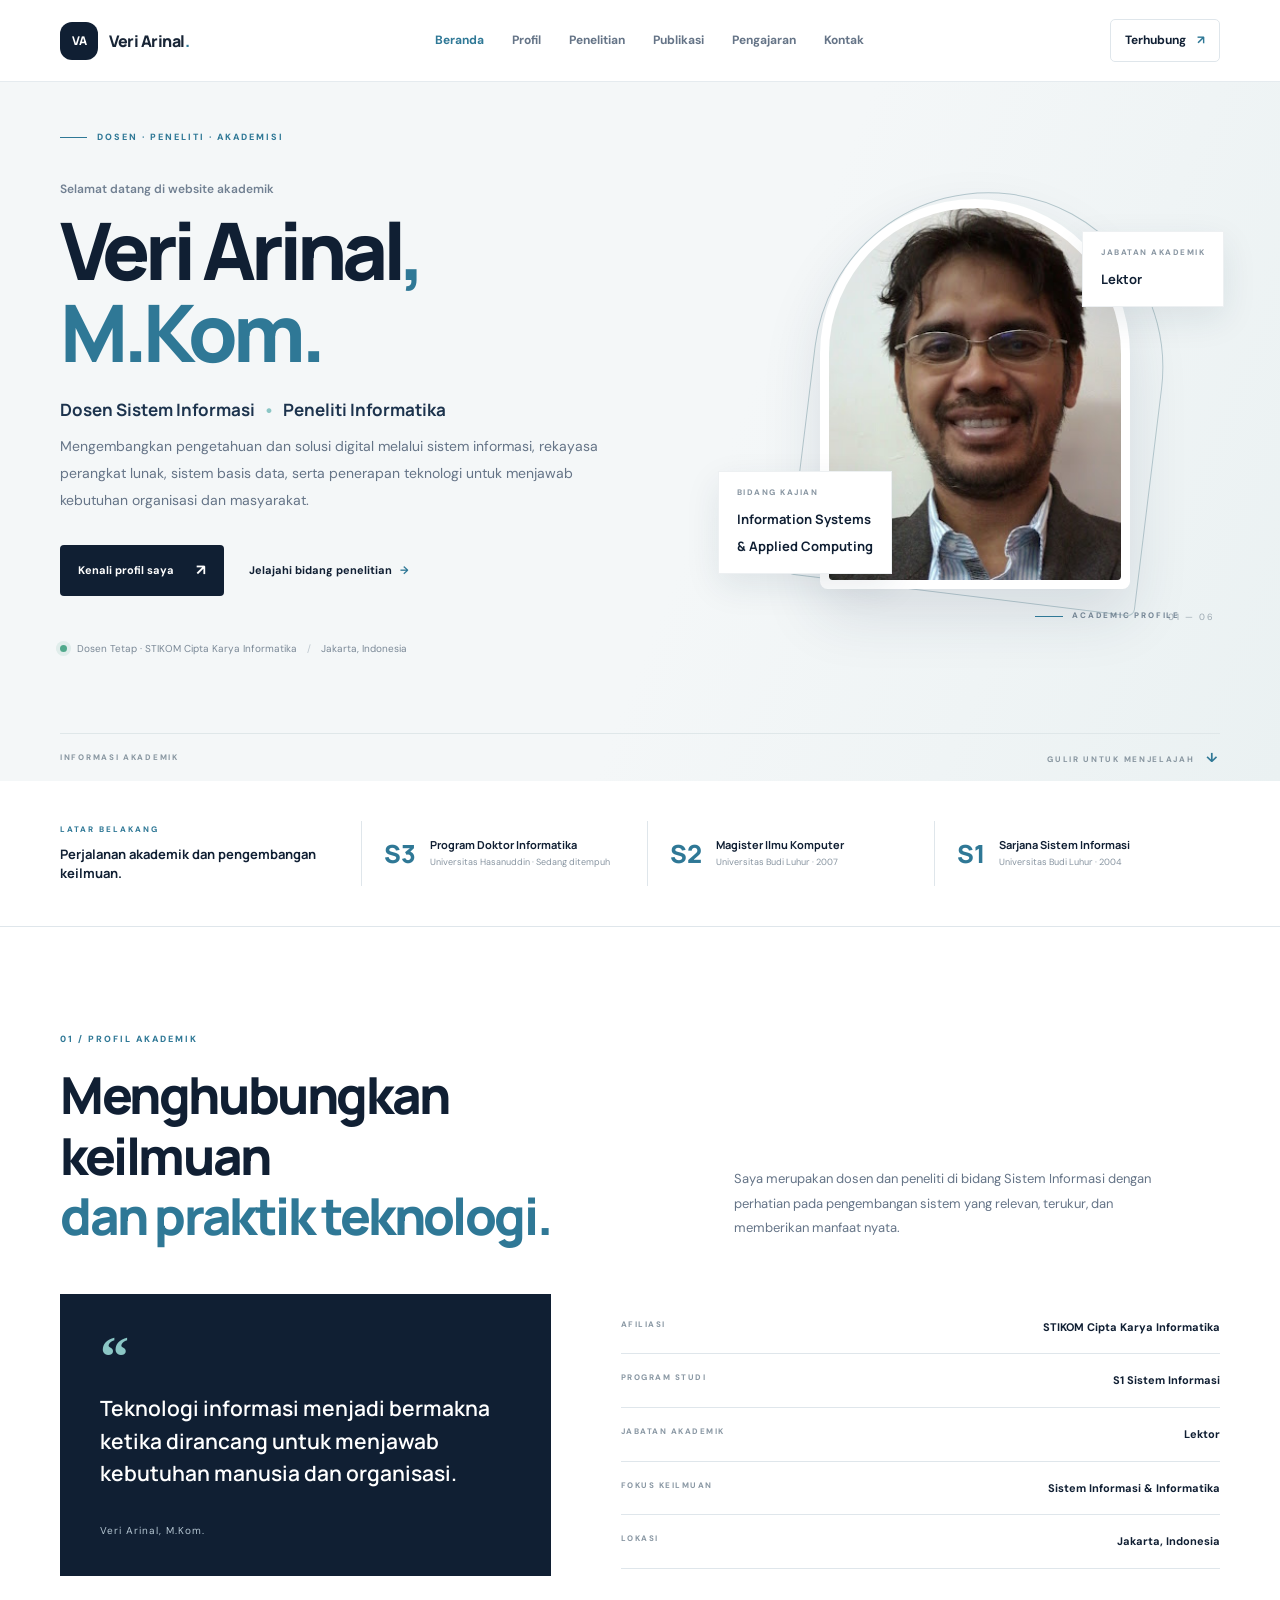
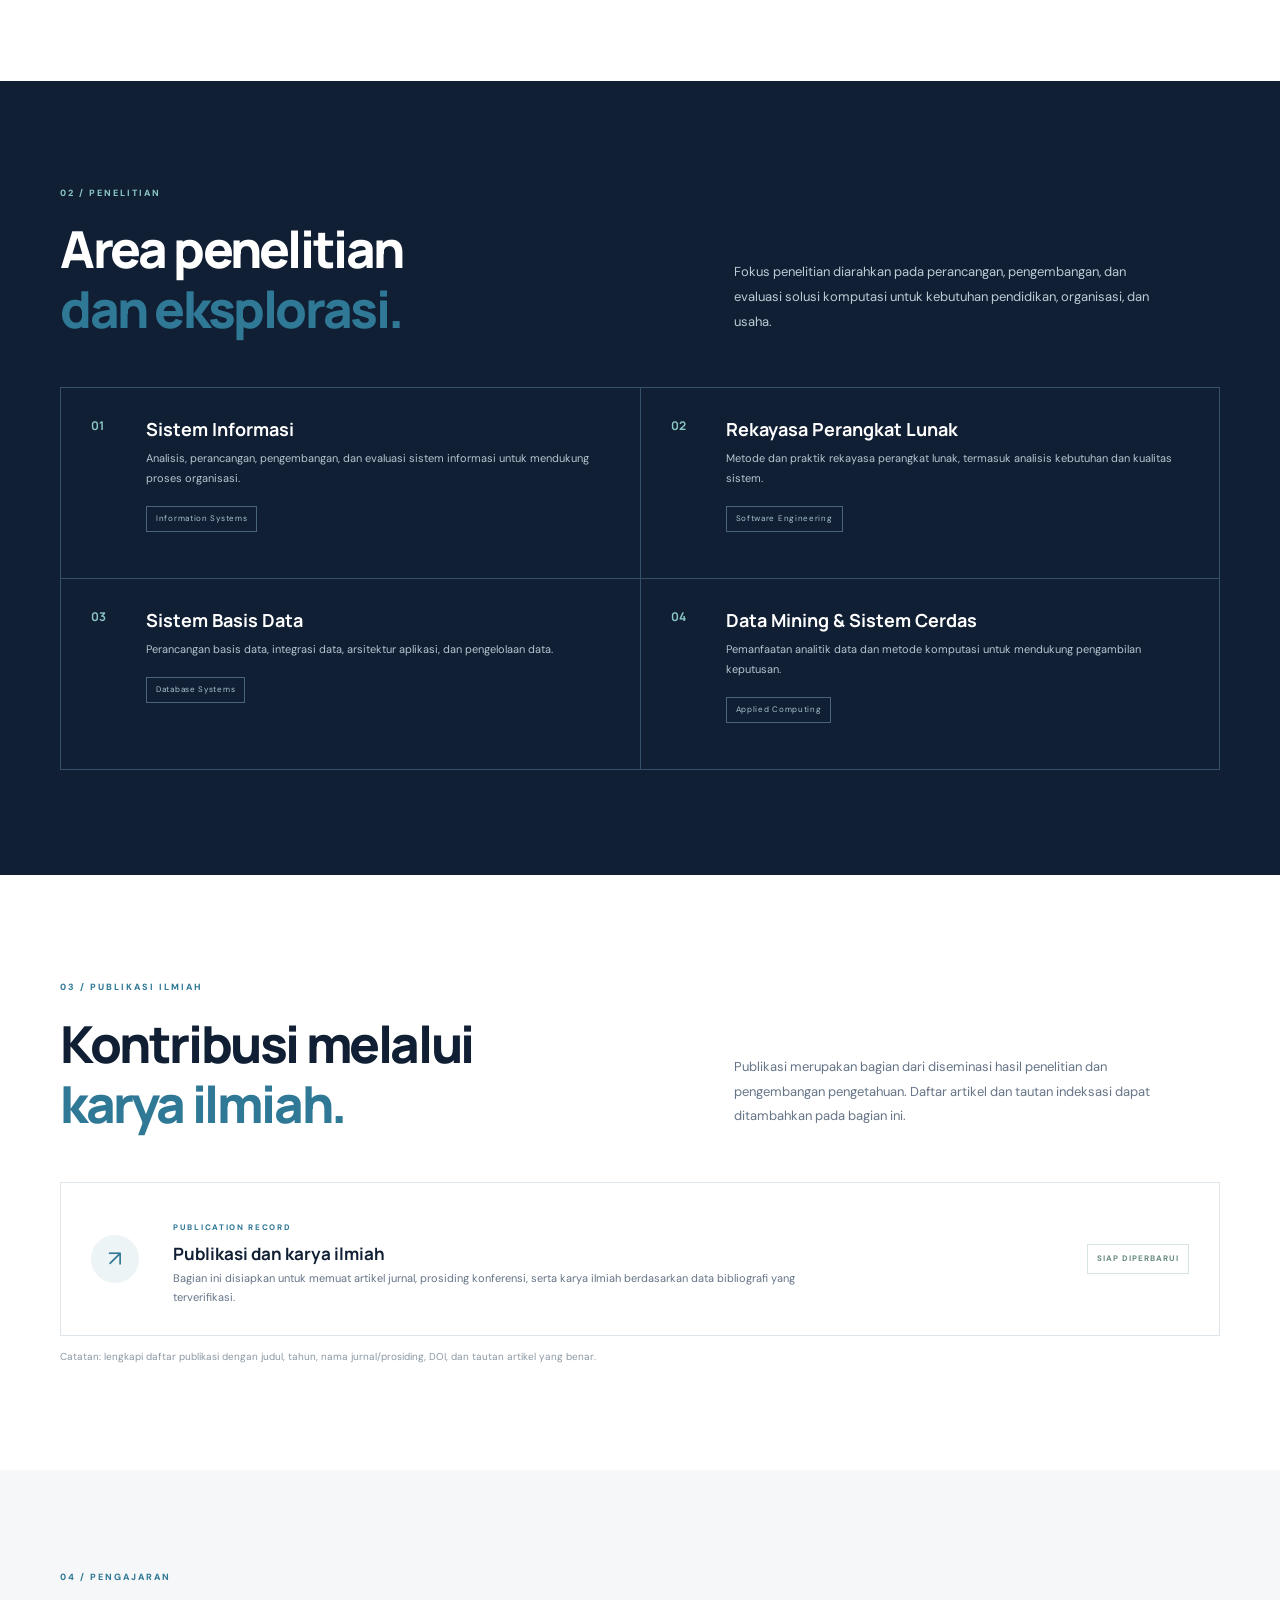
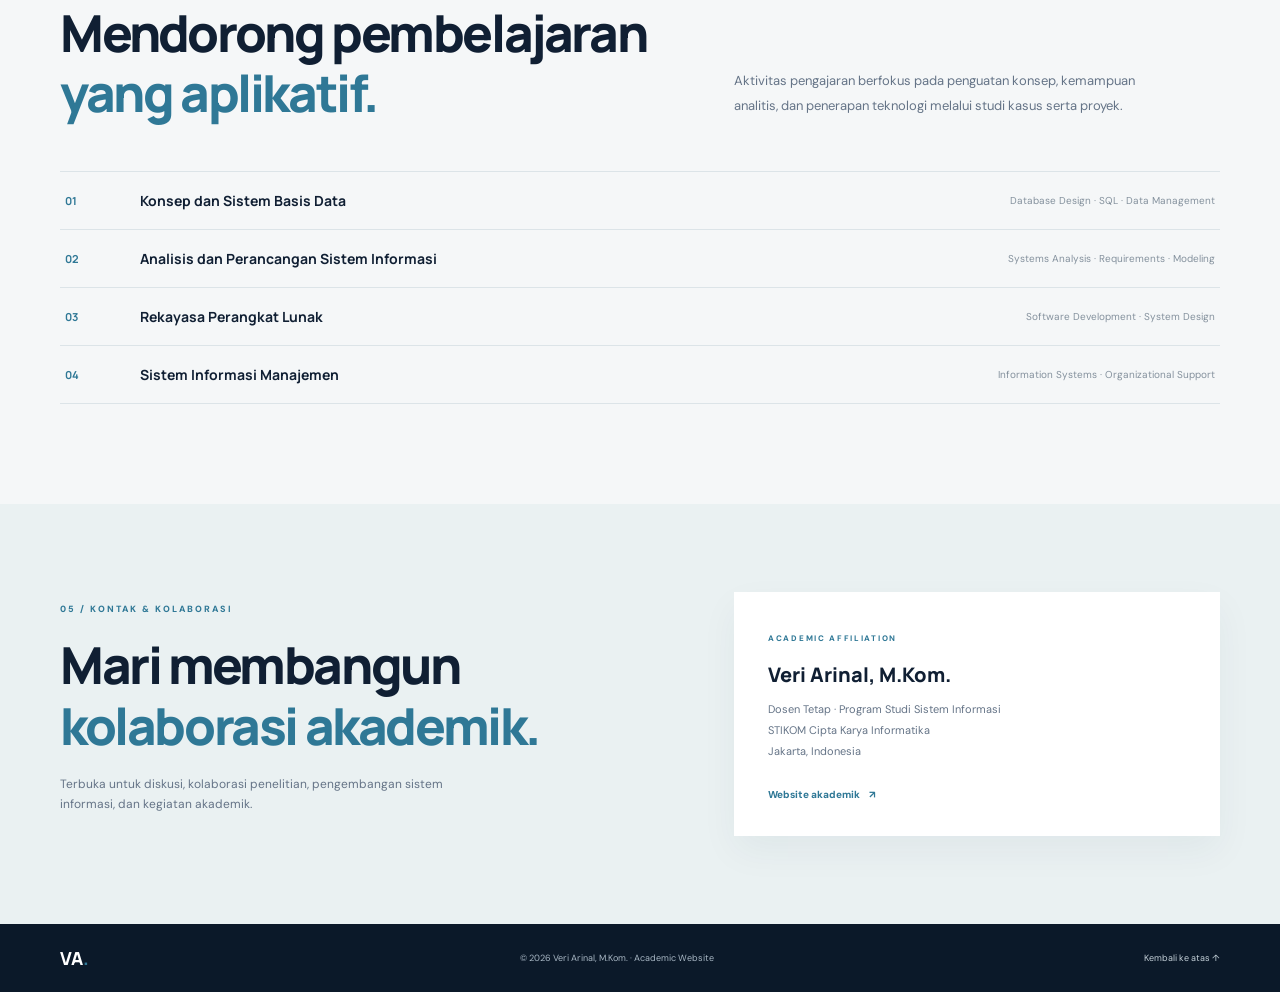
==== commit 99ed01aa: "Update index.html" ====
--- a/index.html
+++ b/index.html
@@ -36,7 +36,7 @@
       <div class="shell hero-layout">
         <div class="hero-copy">
           <div class="eyebrow"><span class="eyebrow-line"></span> DOSEN · PENELITI · AKADEMISI</div>
-          <p class="hero-kicker">Selamat datang di website akademik saya</p>
+          <p class="hero-kicker">Selamat datang di website akademik</p>
           <h1>Veri Arinal<span class="name-comma">,</span><br><span class="degree">M.Kom.</span></h1>
           <p class="hero-role">Dosen Sistem Informasi <span>•</span> Peneliti Informatika</p>
           <p class="hero-description">Mengembangkan pengetahuan dan solusi digital melalui sistem informasi, rekayasa perangkat lunak, sistem basis data, serta penerapan teknologi untuk menjawab kebutuhan organisasi dan masyarakat.</p>
@@ -133,11 +133,11 @@
     <section class="contact-section section-anchor" id="contact">
       <div class="shell contact-layout">
         <div><span class="eyebrow">05 / KONTAK & KOLABORASI</span><h2>Mari membangun<br><em>kolaborasi akademik.</em></h2><p>Terbuka untuk diskusi, kolaborasi penelitian, pengembangan sistem informasi, dan kegiatan akademik.</p></div>
-        <div class="contact-card"><span class="contact-card-label">ACADEMIC AFFILIATION</span><h3>Veri Arinal, M.Kom.</h3><p>Dosen Tetap · Program Studi Sistem Informasi<br>STIKOM Cipta Karya Informatika<br>Jakarta, Indonesia</p><a href="https://veriarinal.github.io/" class="contact-link">Website akademik <span>↗</span></a></div>
+        <div class="contact-card"><span class="contact-card-label">ACADEMIC AFFILIATION</span><h3>Veri Arinal, M.Kom.</h3><p>Dosen Tetap · Program Studi Sistem Informasi<br>STIKOM Cipta Karya Informatika<br>Jakarta, Indonesia</p><a href="https://official.stikomcki.ac.id/" class="contact-link">Website akademik <span>↗</span></a></div>
       </div>
     </section>
   </main>
 
   <footer class="footer"><div class="shell footer-inner"><a class="footer-brand" href="#home">VA<span>.</span></a><span>© <span id="year"></span> Veri Arinal, M.Kom. · Academic Website</span><a href="#home">Kembali ke atas ↑</a></div></footer>
 </body>
-</html>+</html>
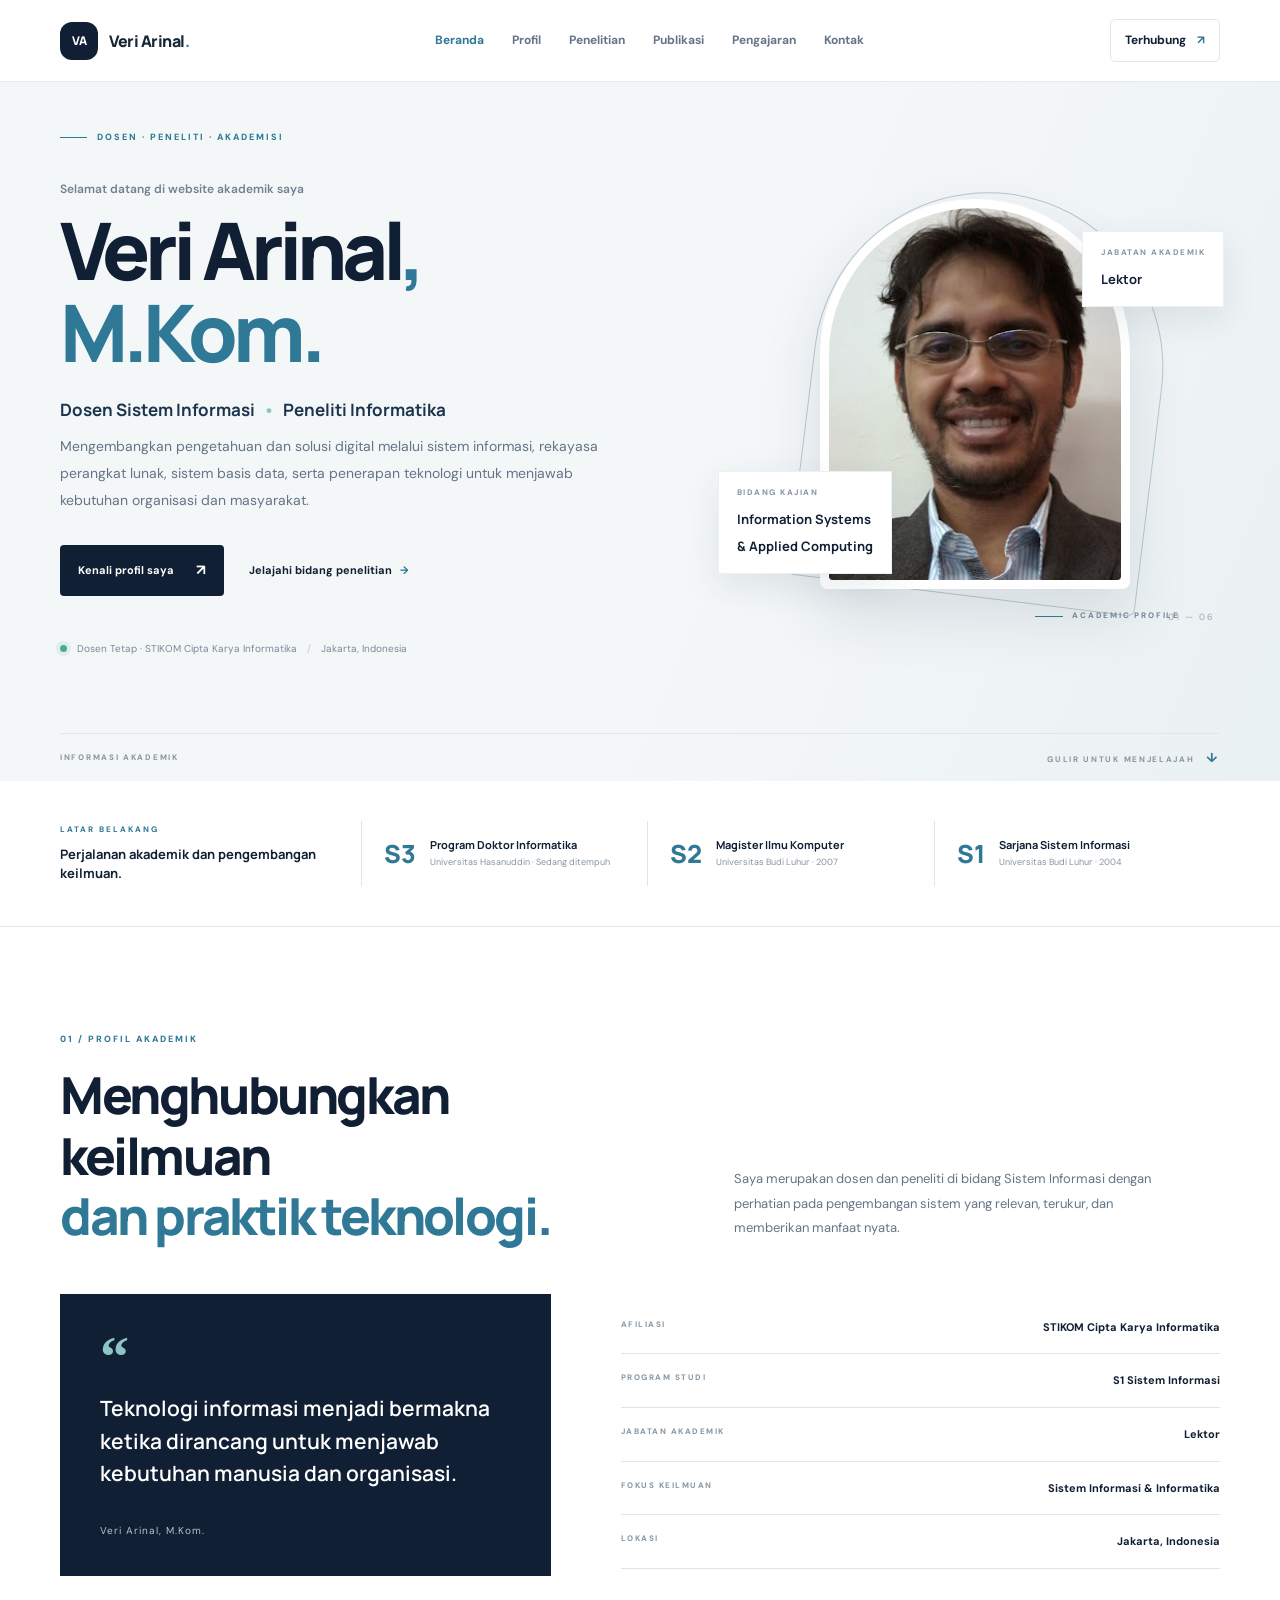
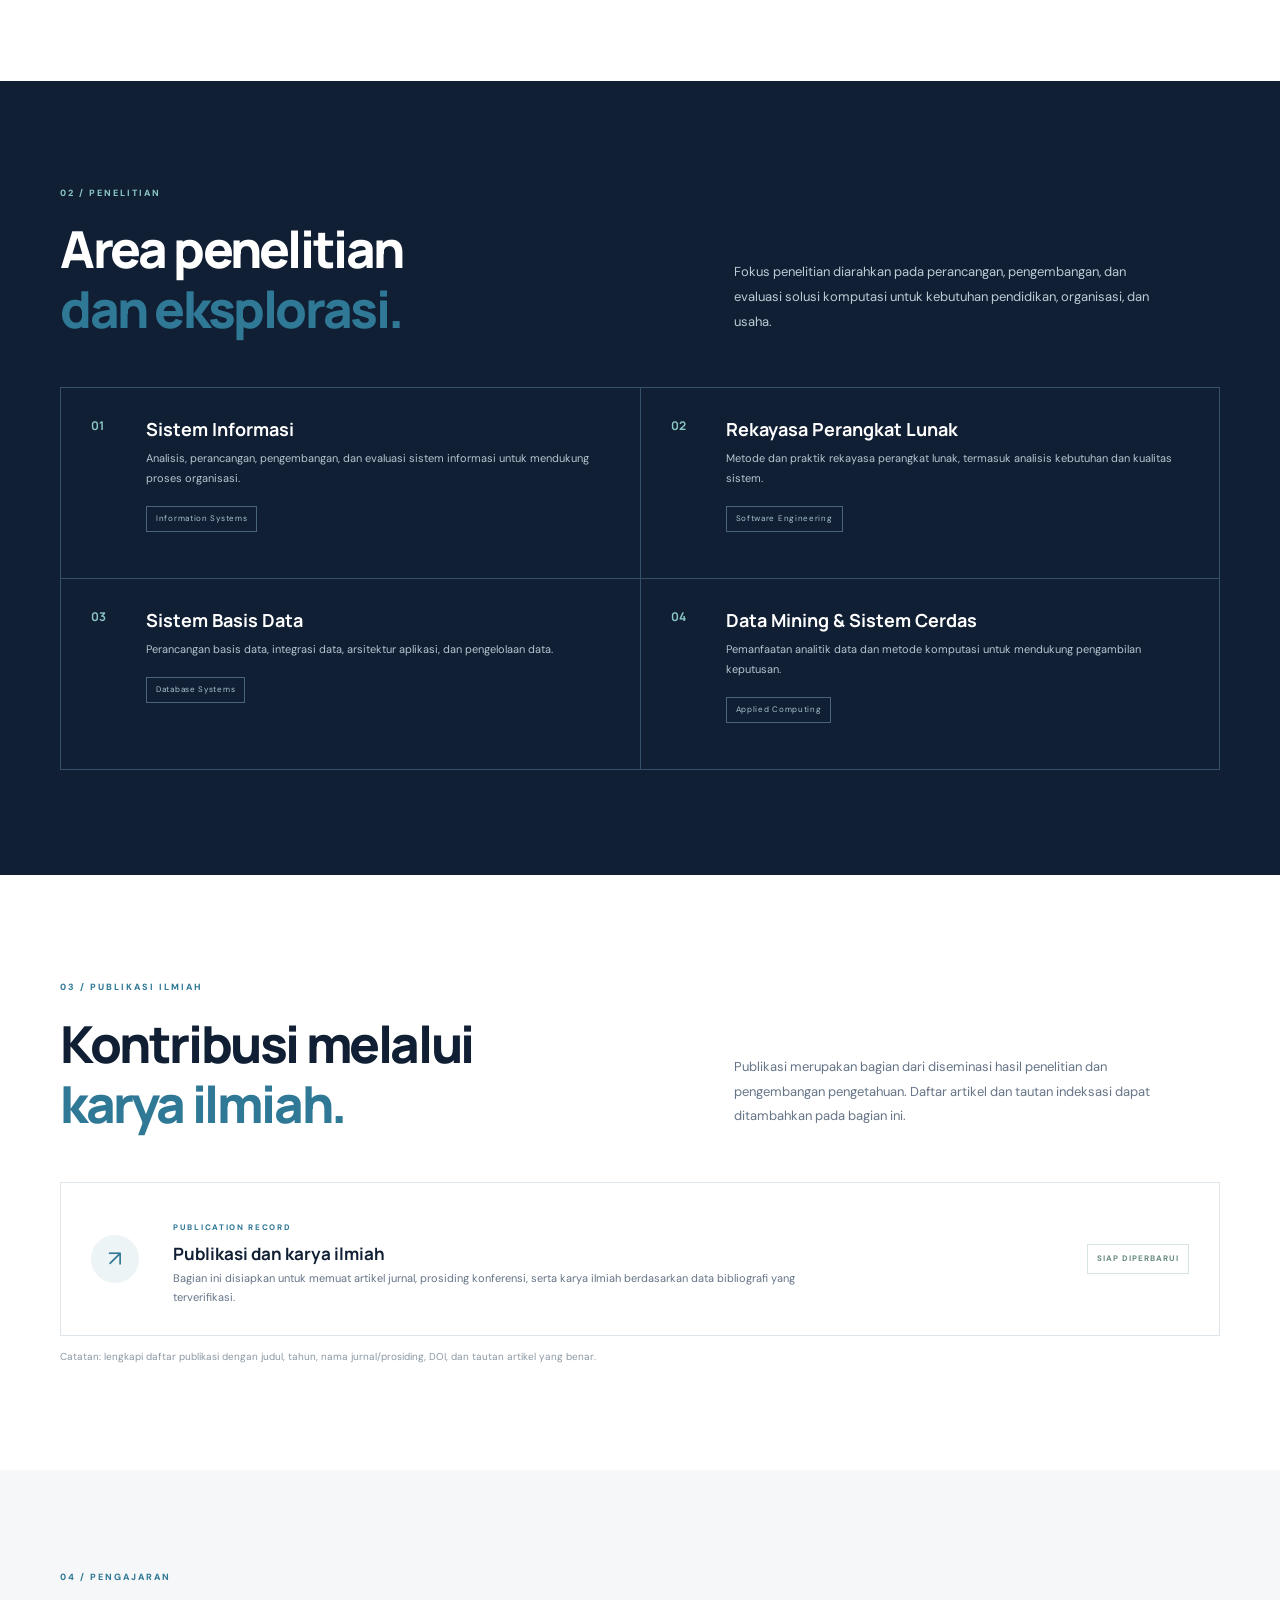
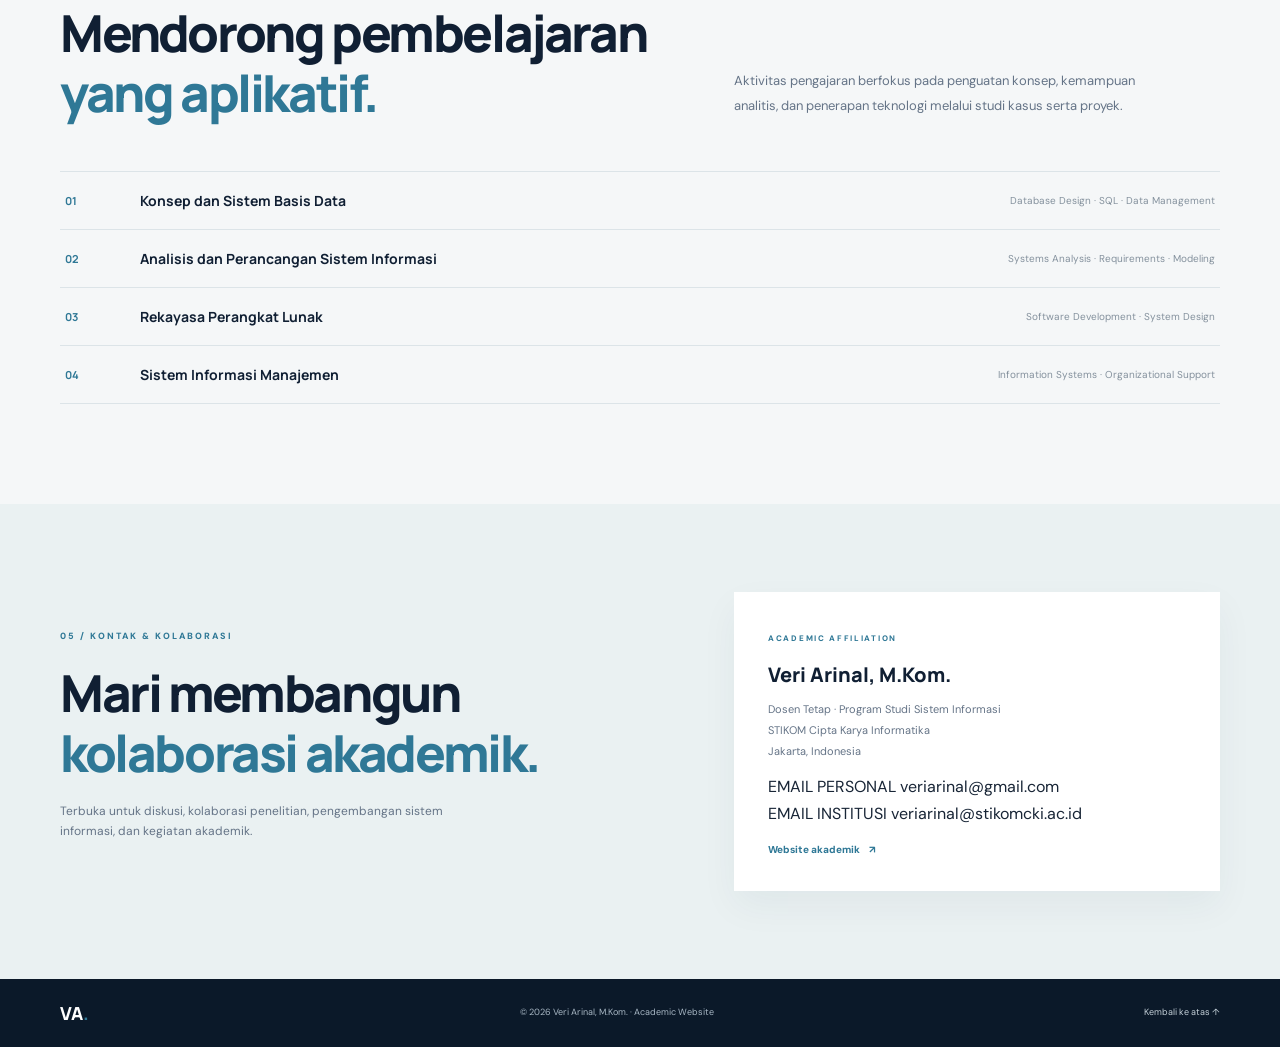
==== commit 0b38e468: "Add files via upload" ====
--- a/index.html
+++ b/index.html
@@ -36,7 +36,7 @@
       <div class="shell hero-layout">
         <div class="hero-copy">
           <div class="eyebrow"><span class="eyebrow-line"></span> DOSEN · PENELITI · AKADEMISI</div>
-          <p class="hero-kicker">Selamat datang di website akademik</p>
+          <p class="hero-kicker">Selamat datang di website akademik saya</p>
           <h1>Veri Arinal<span class="name-comma">,</span><br><span class="degree">M.Kom.</span></h1>
           <p class="hero-role">Dosen Sistem Informasi <span>•</span> Peneliti Informatika</p>
           <p class="hero-description">Mengembangkan pengetahuan dan solusi digital melalui sistem informasi, rekayasa perangkat lunak, sistem basis data, serta penerapan teknologi untuk menjawab kebutuhan organisasi dan masyarakat.</p>
@@ -133,11 +133,26 @@
     <section class="contact-section section-anchor" id="contact">
       <div class="shell contact-layout">
         <div><span class="eyebrow">05 / KONTAK & KOLABORASI</span><h2>Mari membangun<br><em>kolaborasi akademik.</em></h2><p>Terbuka untuk diskusi, kolaborasi penelitian, pengembangan sistem informasi, dan kegiatan akademik.</p></div>
-        <div class="contact-card"><span class="contact-card-label">ACADEMIC AFFILIATION</span><h3>Veri Arinal, M.Kom.</h3><p>Dosen Tetap · Program Studi Sistem Informasi<br>STIKOM Cipta Karya Informatika<br>Jakarta, Indonesia</p><a href="https://official.stikomcki.ac.id/" class="contact-link">Website akademik <span>↗</span></a></div>
+        <div class="contact-card">
+          <span class="contact-card-label">ACADEMIC AFFILIATION</span>
+          <h3>Veri Arinal, M.Kom.</h3>
+          <p>Dosen Tetap · Program Studi Sistem Informasi<br>STIKOM Cipta Karya Informatika<br>Jakarta, Indonesia</p>
+          <div class="email-list">
+            <div class="email-item">
+              <span class="email-label">EMAIL PERSONAL</span>
+              <a href="mailto:veriarinal@gmail.com">veriarinal@gmail.com</a>
+            </div>
+            <div class="email-item">
+              <span class="email-label">EMAIL INSTITUSI</span>
+              <a href="mailto:veriarinal@stikomcki.ac.id">veriarinal@stikomcki.ac.id</a>
+            </div>
+          </div>
+          <a href="https://veriarinal.github.io/" class="contact-link">Website akademik <span>↗</span></a>
+        </div>
       </div>
     </section>
   </main>
 
   <footer class="footer"><div class="shell footer-inner"><a class="footer-brand" href="#home">VA<span>.</span></a><span>© <span id="year"></span> Veri Arinal, M.Kom. · Academic Website</span><a href="#home">Kembali ke atas ↑</a></div></footer>
 </body>
-</html>
+</html>
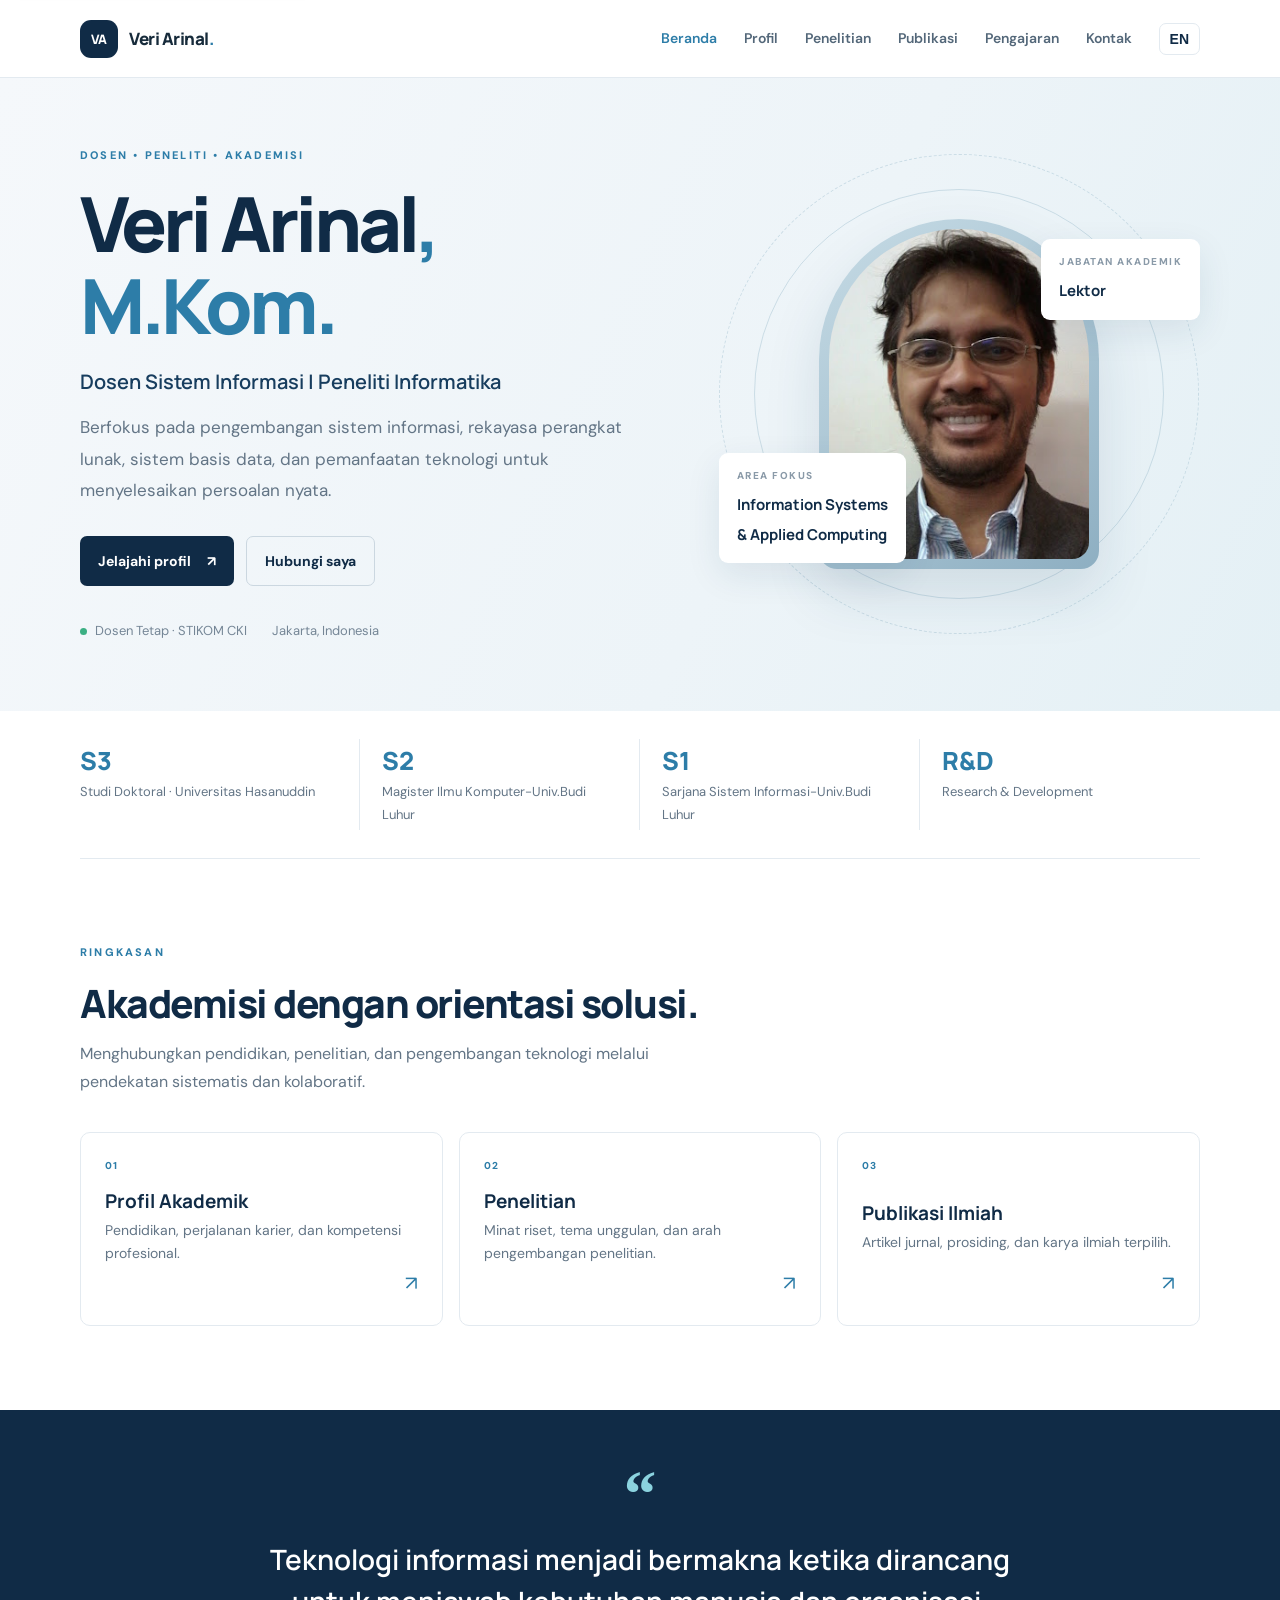
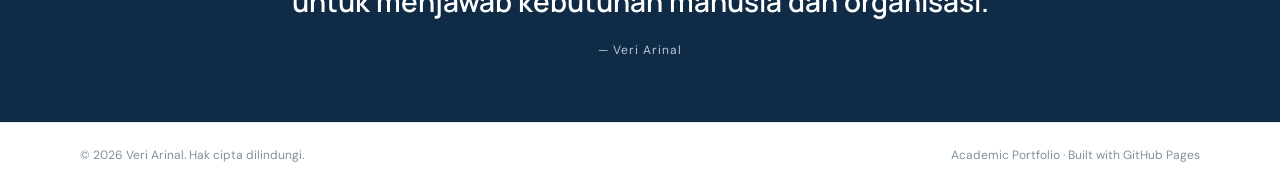
==== commit 635ff608: "Add files via upload" ====
--- a/index.html
+++ b/index.html
@@ -3,10 +3,14 @@
 <head>
   <meta charset="UTF-8">
   <meta name="viewport" content="width=device-width, initial-scale=1">
-  <meta name="description" content="Website akademik Veri Arinal, M.Kom., dosen dan peneliti bidang Sistem Informasi.">
+  <meta name="description" content="Profil akademik Veri Arinal, dosen dan peneliti bidang Sistem Informasi.">
   <meta name="author" content="Veri Arinal">
-  <meta name="theme-color" content="#101f33">
-  <title>Veri Arinal, M.Kom. | Academic Profile</title>
+  <meta name="theme-color" content="#102b46">
+  <meta name="robots" content="index, follow">
+  <meta property="og:type" content="website">
+  <meta property="og:title" content="Veri Arinal, M.Kom. | Academic Portfolio">
+  <meta property="og:description" content="Profil akademik, penelitian, publikasi, dan pengajaran Veri Arinal.">
+  <title>Veri Arinal, M.Kom. | Academic Portfolio</title>
   <link rel="preconnect" href="https://fonts.googleapis.com">
   <link rel="preconnect" href="https://fonts.gstatic.com" crossorigin>
   <link href="https://fonts.googleapis.com/css2?family=DM+Sans:wght@400;500;600;700&family=Manrope:wght@400;500;600;700;800&display=swap" rel="stylesheet">
@@ -14,145 +18,83 @@
   <script src="assets/js/app.js" defer></script>
 </head>
 <body>
-  <a class="skip-link" href="#main">Lewati ke konten</a>
-  <header class="header">
-    <nav class="nav shell" aria-label="Navigasi utama">
-      <a class="brand" href="#home" aria-label="Veri Arinal beranda"><span class="brand-symbol">VA</span><span>Veri Arinal<span class="brand-period">.</span></span></a>
-      <button class="menu-toggle" type="button" aria-label="Buka navigasi" aria-expanded="false"><span></span><span></span></button>
-      <div class="nav-links">
-        <a href="#home" class="active">Beranda</a>
-        <a href="#profile">Profil</a>
-        <a href="#research">Penelitian</a>
-        <a href="#publications">Publikasi</a>
-        <a href="#teaching">Pengajaran</a>
-        <a href="#contact">Kontak</a>
+  <a class="skip-link" href="#main">Lewati ke konten / Skip to content</a>
+  <header class="site-header">
+    <nav class="nav container" aria-label="Navigasi utama">
+      <a class="brand" href="index.html"><span class="brand-mark">VA</span><span>Veri Arinal<span class="brand-dot">.</span></span></a>
+      <button class="nav-toggle" type="button" aria-label="Buka menu" aria-expanded="false" aria-controls="primary-navigation"><span></span><span></span><span></span></button>
+      <div class="nav-links" id="primary-navigation">
+        <a class="active" href="index.html" aria-current="page" data-i18n="nav_home">Beranda</a>
+        <a href="about.html" data-i18n="nav_about">Profil</a>
+        <a href="research.html" data-i18n="nav_research">Penelitian</a>
+        <a href="publications.html" data-i18n="nav_publications">Publikasi</a>
+        <a href="teaching.html" data-i18n="nav_teaching">Pengajaran</a>
+        <a href="contact.html" data-i18n="nav_contact">Kontak</a>
+        <button class="lang-toggle" type="button" aria-label="Switch to English">EN</button>
       </div>
-      <a class="nav-cta" href="#contact">Terhubung <span>↗</span></a>
     </nav>
   </header>
 
   <main id="main">
-    <section class="hero section-anchor" id="home">
-      <div class="shell hero-layout">
+    <section class="hero">
+      <div class="container hero-grid">
         <div class="hero-copy">
-          <div class="eyebrow"><span class="eyebrow-line"></span> DOSEN · PENELITI · AKADEMISI</div>
-          <p class="hero-kicker">Selamat datang di website akademik saya</p>
-          <h1>Veri Arinal<span class="name-comma">,</span><br><span class="degree">M.Kom.</span></h1>
-          <p class="hero-role">Dosen Sistem Informasi <span>•</span> Peneliti Informatika</p>
-          <p class="hero-description">Mengembangkan pengetahuan dan solusi digital melalui sistem informasi, rekayasa perangkat lunak, sistem basis data, serta penerapan teknologi untuk menjawab kebutuhan organisasi dan masyarakat.</p>
+          <p class="eyebrow" data-i18n="hero_eyebrow">DOSEN • PENELITI • AKADEMISI</p>
+          <h1>Veri Arinal<span class="hero-comma">,</span><br><span class="accent">M.Kom.</span></h1>
+          <p class="hero-role" data-i18n="hero_role">Dosen Sistem Informasi | Peneliti Informatika</p>
+          <p class="hero-intro" data-i18n="hero_intro">Berfokus pada pengembangan sistem informasi, rekayasa perangkat lunak, sistem basis data, dan pemanfaatan teknologi untuk menyelesaikan persoalan nyata.</p>
           <div class="hero-actions">
-            <a class="button button-dark" href="#profile">Kenali profil saya <span>↗</span></a>
-            <a class="text-link" href="#research">Jelajahi bidang penelitian <span>→</span></a>
+            <a class="button button-primary" href="about.html" data-i18n="hero_button_profile">Jelajahi profil <span>↗</span></a>
+            <a class="button button-secondary" href="contact.html" data-i18n="hero_button_contact">Hubungi saya</a>
           </div>
-          <div class="hero-status"><span class="status-indicator"></span><span>Dosen Tetap · STIKOM Cipta Karya Informatika</span><span class="status-divider">/</span><span>Jakarta, Indonesia</span></div>
+          <div class="hero-meta">
+            <span><i class="status-dot" aria-hidden="true"></i><span data-i18n="hero_status">Dosen Tetap · STIKOM CKI</span></span>
+            <span data-i18n="hero_location">Jakarta, Indonesia</span>
+          </div>
         </div>
-        <div class="hero-art">
-          <div class="photo-backdrop"></div>
-          <div class="photo-wrap">
-            <img src="assets/images/profile.jpg" alt="Foto profil Veri Arinal" class="profile-photo" onerror="this.style.display='none';this.nextElementSibling.style.display='grid'">
-            <div class="photo-fallback" aria-label="Inisial Veri Arinal">VA</div>
+        <div class="hero-visual">
+          <div class="portrait-frame">
+            <img
+              src="assets/images/veri-arinal.jpg"
+              alt="Foto profil Veri Arinal"
+              class="profile-photo"
+              width="360"
+              height="360"
+              decoding="async"
+            >
           </div>
-          <div class="photo-caption"><span class="caption-rule"></span><span>ACADEMIC PROFILE</span></div>
-          <div class="floating-note note-top"><span class="note-label">JABATAN AKADEMIK</span><strong>Lektor</strong></div>
-          <div class="floating-note note-bottom"><span class="note-label">BIDANG KAJIAN</span><strong>Information Systems<br>& Applied Computing</strong></div>
-          <span class="art-index">01 — 06</span>
-        </div>
-      </div>
-      <div class="hero-bottom shell"><span>INFORMASI AKADEMIK</span><span class="scroll-cue">GULIR UNTUK MENJELAJAH <span>↓</span></span></div>
-    </section>
-
-    <section class="credentials">
-      <div class="shell credential-grid">
-        <div class="credential-intro"><span class="eyebrow">LATAR BELAKANG</span><p>Perjalanan akademik dan pengembangan keilmuan.</p></div>
-        <article class="credential"><span class="credential-level">S3</span><div><strong>Program Doktor Informatika</strong><p>Universitas Hasanuddin · Sedang ditempuh</p></div></article>
-        <article class="credential"><span class="credential-level">S2</span><div><strong>Magister Ilmu Komputer</strong><p>Universitas Budi Luhur · 2007</p></div></article>
-        <article class="credential"><span class="credential-level">S1</span><div><strong>Sarjana Sistem Informasi</strong><p>Universitas Budi Luhur · 2004</p></div></article>
-      </div>
-    </section>
-
-    <section class="section shell section-anchor" id="profile">
-      <div class="section-heading">
-        <div><span class="eyebrow">01 / PROFIL AKADEMIK</span><h2>Menghubungkan keilmuan<br><em>dan praktik teknologi.</em></h2></div>
-        <p class="section-lead">Saya merupakan dosen dan peneliti di bidang Sistem Informasi dengan perhatian pada pengembangan sistem yang relevan, terukur, dan memberikan manfaat nyata.</p>
-      </div>
-      <div class="profile-grid">
-        <div class="profile-statement"><span class="quote-mark">“</span><p>Teknologi informasi menjadi bermakna ketika dirancang untuk menjawab kebutuhan manusia dan organisasi.</p><span class="signature">Veri Arinal, M.Kom.</span></div>
-        <div class="profile-details">
-          <div class="detail-row"><span>AFILIASI</span><strong>STIKOM Cipta Karya Informatika</strong></div>
-          <div class="detail-row"><span>PROGRAM STUDI</span><strong>S1 Sistem Informasi</strong></div>
-          <div class="detail-row"><span>JABATAN AKADEMIK</span><strong>Lektor</strong></div>
-          <div class="detail-row"><span>FOKUS KEILMUAN</span><strong>Sistem Informasi & Informatika</strong></div>
-          <div class="detail-row"><span>LOKASI</span><strong>Jakarta, Indonesia</strong></div>
+          <div class="floating-card card-top"><span class="mini-label" data-i18n="card_role_label">JABATAN AKADEMIK</span><strong data-i18n="card_role_value">Lektor</strong></div>
+          <div class="floating-card card-bottom"><span class="mini-label" data-i18n="card_focus_label">AREA FOKUS</span><strong>Information Systems<br>& Applied Computing</strong></div>
+          <div class="visual-orbit orbit-one"></div><div class="visual-orbit orbit-two"></div>
         </div>
       </div>
     </section>
 
-    <section class="research-section section-anchor" id="research">
-      <div class="shell section">
-        <div class="section-heading light-heading">
-          <div><span class="eyebrow">02 / PENELITIAN</span><h2>Area penelitian<br><em>dan eksplorasi.</em></h2></div>
-          <p class="section-lead">Fokus penelitian diarahkan pada perancangan, pengembangan, dan evaluasi solusi komputasi untuk kebutuhan pendidikan, organisasi, dan usaha.</p>
-        </div>
-        <div class="research-grid">
-          <article class="research-card"><span class="research-no">01</span><div><h3>Sistem Informasi</h3><p>Analisis, perancangan, pengembangan, dan evaluasi sistem informasi untuk mendukung proses organisasi.</p><span class="research-tag">Information Systems</span></div></article>
-          <article class="research-card"><span class="research-no">02</span><div><h3>Rekayasa Perangkat Lunak</h3><p>Metode dan praktik rekayasa perangkat lunak, termasuk analisis kebutuhan dan kualitas sistem.</p><span class="research-tag">Software Engineering</span></div></article>
-          <article class="research-card"><span class="research-no">03</span><div><h3>Sistem Basis Data</h3><p>Perancangan basis data, integrasi data, arsitektur aplikasi, dan pengelolaan data.</p><span class="research-tag">Database Systems</span></div></article>
-          <article class="research-card"><span class="research-no">04</span><div><h3>Data Mining & Sistem Cerdas</h3><p>Pemanfaatan analitik data dan metode komputasi untuk mendukung pengambilan keputusan.</p><span class="research-tag">Applied Computing</span></div></article>
-        </div>
+    <section class="quick-facts container">
+      <div class="fact"><strong>S3</strong><span data-i18n="fact_education">Studi Doktoral · Universitas Hasanuddin</span></div>
+      <div class="fact"><strong>S2</strong><span data-i18n="fact_master">Magister Ilmu Komputer-Univ.Budi Luhur</span></div>
+      <div class="fact"><strong>S1</strong><span data-i18n="fact_program">Sarjana Sistem Informasi-Univ.Budi Luhur</span></div>
+      <div class="fact"><strong>R&amp;D</strong><span data-i18n="fact_research">Research & Development</span></div>
+    </section>
+
+    <section class="section container">
+      <div class="section-heading">
+        <p class="eyebrow" data-i18n="overview_eyebrow">RINGKASAN</p>
+        <h2 data-i18n="overview_title">Akademisi dengan orientasi solusi.</h2>
+        <p data-i18n="overview_text">Menghubungkan pendidikan, penelitian, dan pengembangan teknologi melalui pendekatan sistematis dan kolaboratif.</p>
+      </div>
+      <div class="feature-grid">
+        <a class="feature-card" href="about.html"><span class="feature-number">01</span><div><h3 data-i18n="feature_profile_title">Profil Akademik</h3><p data-i18n="feature_profile_text">Pendidikan, perjalanan karier, dan kompetensi profesional.</p></div><span class="arrow">↗</span></a>
+        <a class="feature-card" href="research.html"><span class="feature-number">02</span><div><h3 data-i18n="feature_research_title">Penelitian</h3><p data-i18n="feature_research_text">Minat riset, tema unggulan, dan arah pengembangan penelitian.</p></div><span class="arrow">↗</span></a>
+        <a class="feature-card" href="publications.html"><span class="feature-number">03</span><div><h3 data-i18n="feature_publications_title">Publikasi Ilmiah</h3><p data-i18n="feature_publications_text">Artikel jurnal, prosiding, dan karya ilmiah terpilih.</p></div><span class="arrow">↗</span></a>
       </div>
     </section>
 
-    <section class="section shell section-anchor" id="publications">
-      <div class="section-heading">
-        <div><span class="eyebrow">03 / PUBLIKASI ILMIAH</span><h2>Kontribusi melalui<br><em>karya ilmiah.</em></h2></div>
-        <p class="section-lead">Publikasi merupakan bagian dari diseminasi hasil penelitian dan pengembangan pengetahuan. Daftar artikel dan tautan indeksasi dapat ditambahkan pada bagian ini.</p>
-      </div>
-      <div class="publication-panel">
-        <div class="publication-icon">↗</div>
-        <div><span class="panel-label">PUBLICATION RECORD</span><h3>Publikasi dan karya ilmiah</h3><p>Bagian ini disiapkan untuk memuat artikel jurnal, prosiding konferensi, serta karya ilmiah berdasarkan data bibliografi yang terverifikasi.</p></div>
-        <span class="panel-status">SIAP DIPERBARUI</span>
-      </div>
-      <p class="editor-note">Catatan: lengkapi daftar publikasi dengan judul, tahun, nama jurnal/prosiding, DOI, dan tautan artikel yang benar.</p>
-    </section>
-
-    <section class="teaching-section section-anchor" id="teaching">
-      <div class="shell section">
-        <div class="section-heading">
-          <div><span class="eyebrow">04 / PENGAJARAN</span><h2>Mendorong pembelajaran<br><em>yang aplikatif.</em></h2></div>
-          <p class="section-lead">Aktivitas pengajaran berfokus pada penguatan konsep, kemampuan analitis, dan penerapan teknologi melalui studi kasus serta proyek.</p>
-        </div>
-        <div class="teaching-list">
-          <div><span>01</span><strong>Konsep dan Sistem Basis Data</strong><small>Database Design · SQL · Data Management</small></div>
-          <div><span>02</span><strong>Analisis dan Perancangan Sistem Informasi</strong><small>Systems Analysis · Requirements · Modeling</small></div>
-          <div><span>03</span><strong>Rekayasa Perangkat Lunak</strong><small>Software Development · System Design</small></div>
-          <div><span>04</span><strong>Sistem Informasi Manajemen</strong><small>Information Systems · Organizational Support</small></div>
-        </div>
-      </div>
-    </section>
-
-    <section class="contact-section section-anchor" id="contact">
-      <div class="shell contact-layout">
-        <div><span class="eyebrow">05 / KONTAK & KOLABORASI</span><h2>Mari membangun<br><em>kolaborasi akademik.</em></h2><p>Terbuka untuk diskusi, kolaborasi penelitian, pengembangan sistem informasi, dan kegiatan akademik.</p></div>
-        <div class="contact-card">
-          <span class="contact-card-label">ACADEMIC AFFILIATION</span>
-          <h3>Veri Arinal, M.Kom.</h3>
-          <p>Dosen Tetap · Program Studi Sistem Informasi<br>STIKOM Cipta Karya Informatika<br>Jakarta, Indonesia</p>
-          <div class="email-list">
-            <div class="email-item">
-              <span class="email-label">EMAIL PERSONAL</span>
-              <a href="mailto:veriarinal@gmail.com">veriarinal@gmail.com</a>
-            </div>
-            <div class="email-item">
-              <span class="email-label">EMAIL INSTITUSI</span>
-              <a href="mailto:veriarinal@stikomcki.ac.id">veriarinal@stikomcki.ac.id</a>
-            </div>
-          </div>
-          <a href="https://veriarinal.github.io/" class="contact-link">Website akademik <span>↗</span></a>
-        </div>
-      </div>
+    <section class="quote-band">
+      <div class="container quote-inner"><span class="quote-mark">“</span><blockquote data-i18n="quote">Teknologi informasi menjadi bermakna ketika dirancang untuk menjawab kebutuhan manusia dan organisasi.</blockquote><span class="quote-caption">— Veri Arinal</span></div>
     </section>
   </main>
 
-  <footer class="footer"><div class="shell footer-inner"><a class="footer-brand" href="#home">VA<span>.</span></a><span>© <span id="year"></span> Veri Arinal, M.Kom. · Academic Website</span><a href="#home">Kembali ke atas ↑</a></div></footer>
+  <footer class="site-footer"><div class="container footer-inner"><span>© <span id="year">2026</span> Veri Arinal. <span data-i18n="footer_rights">Hak cipta dilindungi.</span></span><span data-i18n="footer_note">Academic Portfolio · Built with GitHub Pages</span></div></footer>
 </body>
-</html>+</html>
--- a/assets/css/style.css
+++ b/assets/css/style.css
@@ -1,172 +1,1098 @@
- :root{
-  --ink:#182536;--navy:#101f33;--navy-soft:#1c334d;--blue:#2f7896;--teal:#8bc6c5;
-  --muted:#657487;--line:#dfe6eb;--paper:#f5f7f8;--white:#fff;--serif:"Manrope",Arial,sans-serif;--body:"DM Sans",Arial,sans-serif;
-}
-*{box-sizing:border-box}
-html{scroll-behavior:smooth;scroll-padding-top:90px}
-body{margin:0;color:var(--ink);background:#fff;font-family:var(--body);line-height:1.7}
-a{color:inherit;text-decoration:none}
-.shell{width:min(1160px,calc(100% - 64px));margin-inline:auto}
-.skip-link{position:absolute;left:-9999px;top:10px;padding:10px;background:#fff;z-index:100}
-.skip-link:focus{left:10px}
-.header{height:82px;position:sticky;top:0;z-index:50;background:rgba(255,255,255,.94);backdrop-filter:blur(14px);border-bottom:1px solid rgba(223,230,235,.8)}
-.nav{height:100%;display:flex;align-items:center;justify-content:space-between;gap:28px}
-.brand{display:flex;align-items:center;gap:11px;font:800 16px var(--serif);letter-spacing:-.5px;white-space:nowrap}
-.brand-symbol{display:grid;place-items:center;width:38px;height:38px;background:var(--navy);color:#fff;border-radius:12px;font-size:12px;letter-spacing:0}
-.brand-period,.footer-brand span{color:var(--blue)}
-.nav-links{display:flex;align-items:center;gap:28px;color:#657487;font-size:12px;font-weight:700}
-.nav-links a{transition:color .2s}
-.nav-links a:hover,.nav-links a.active{color:var(--blue)}
-.nav-cta{font-size:12px;font-weight:700;color:var(--navy);border:1px solid var(--line);border-radius:5px;padding:10px 14px;white-space:nowrap}
-.nav-cta span{color:var(--blue);margin-left:8px}
-.menu-toggle{display:none}
-.hero{position:relative;background:linear-gradient(112deg,#f4f7f8 0%,#f4f7f8 56%,#eaf1f2 100%);overflow:hidden}
-.hero-layout{min-height:630px;display:grid;grid-template-columns:1.1fr .9fr;align-items:center;gap:70px;padding-top:48px;padding-bottom:76px}
-.eyebrow{display:flex;align-items:center;gap:10px;color:var(--blue);font-size:9px;font-weight:800;letter-spacing:2px}
-.eyebrow-line{width:27px;height:1px;background:var(--blue)}
-.hero-kicker{margin:34px 0 9px;color:#718092;font-size:12px;font-weight:600}
-.hero h1{font:800 clamp(52px,6.2vw,82px)/1.04 var(--serif);letter-spacing:-5px;color:var(--navy);margin:0}
-.name-comma{color:var(--blue)}
-.degree{color:var(--blue)}
-.hero-role{margin:24px 0 12px;font:700 17px var(--serif);color:var(--navy-soft)}
-.hero-role span{color:var(--teal);padding:0 5px}
-.hero-description{max-width:570px;color:var(--muted);font-size:14px;line-height:1.95;margin:0}
-.hero-actions{display:flex;align-items:center;gap:25px;margin-top:30px}
-.button{display:inline-flex;align-items:center;gap:22px;padding:13px 18px;border-radius:4px;font-size:11px;font-weight:700;transition:.2s}
-.button-dark{background:var(--navy);color:#fff}
-.button-dark:hover{background:var(--blue);transform:translateY(-2px)}
-.button-dark span{font-size:15px}
-.text-link{font-size:11px;font-weight:700;color:var(--navy)}
-.text-link span{color:var(--blue);margin-left:5px}
-.hero-status{display:flex;align-items:center;gap:10px;flex-wrap:wrap;margin-top:44px;color:#7b8997;font-size:10px}
-.status-indicator{width:7px;height:7px;border-radius:50%;background:#51a98c;box-shadow:0 0 0 4px #51a98c20}
-.status-divider{color:#bdc7ce}
-.hero-art{height:475px;position:relative;display:flex;align-items:center;justify-content:center}
-.photo-backdrop{position:absolute;width:350px;height:405px;border:1px solid #b6c9ce;transform:rotate(7deg);border-radius:190px 190px 8px 8px;right:60px;top:36px}
-.photo-wrap{position:relative;width:310px;height:390px;padding:9px;background:#fff;border-radius:165px 165px 8px 8px;box-shadow:0 25px 60px #1c334d20;z-index:2}
-.profile-photo{width:100%;height:100%;object-fit:cover;object-position:center 28%;display:block;border-radius:158px 158px 4px 4px}
-.photo-fallback{display:none;width:100%;height:100%;place-items:center;background:linear-gradient(145deg,#dce8eb,#a8c2c8);border-radius:158px 158px 4px 4px;color:#315a6c;font:800 70px var(--serif)}
-.photo-caption{position:absolute;bottom:8px;right:40px;display:flex;align-items:center;gap:9px;color:#758695;font-size:8px;font-weight:800;letter-spacing:1.8px;z-index:3}
-.caption-rule{width:28px;height:1px;background:var(--blue)}
-.floating-note{position:absolute;z-index:4;background:#fff;padding:14px 18px;box-shadow:0 12px 35px #19364d18;border:1px solid #edf0f2}
-.note-top{right:-4px;top:75px}
-.note-bottom{left:-12px;bottom:57px}
-.note-label{display:block;color:#8996a2;font-size:8px;letter-spacing:1.5px;font-weight:800;margin-bottom:5px}
-.floating-note strong{font:700 13px/1.5 var(--serif);color:var(--navy)}
-.art-index{position:absolute;right:5px;bottom:6px;color:#9ba8b1;font-size:9px;letter-spacing:2px}
-.hero-bottom{height:48px;display:flex;align-items:center;justify-content:space-between;border-top:1px solid #dfe7e9;color:#8997a1;font-size:8px;font-weight:800;letter-spacing:1.7px}
-.scroll-cue span{font-size:13px;color:var(--blue);margin-left:8px}
-.credentials{background:#fff;border-bottom:1px solid var(--line)}
-.credential-grid{display:grid;grid-template-columns:1.05fr 1fr 1fr 1fr;align-items:center;min-height:145px}
-.credential-intro{padding-right:30px}
-.credential-intro .eyebrow{font-size:8px}
-.credential-intro p{font:700 13px/1.5 var(--serif);color:var(--navy);margin:8px 0 0}
-.credential{height:65px;padding:0 22px;border-left:1px solid var(--line);display:flex;align-items:center;gap:14px}
-.credential-level{font:800 25px var(--serif);color:var(--blue)}
-.credential strong{display:block;font:700 11px var(--serif);color:var(--navy)}
-.credential p{margin:3px 0 0;color:#8794a0;font-size:9px}
-.section{padding-top:105px;padding-bottom:105px}
-.section-anchor{scroll-margin-top:80px}
-.section-heading{display:grid;grid-template-columns:1.1fr .9fr;gap:80px;align-items:end;margin-bottom:48px}
-.section-heading h2,.contact-layout h2{font:800 clamp(34px,4.2vw,51px)/1.18 var(--serif);letter-spacing:-2.4px;color:var(--navy);margin:18px 0 0}
-.section-heading h2 em,.contact-layout h2 em{font-style:normal;color:var(--blue)}
-.section-lead{max-width:440px;margin:0 0 5px;color:var(--muted);font-size:13px;line-height:1.9}
-.profile-grid{display:grid;grid-template-columns:.9fr 1.1fr;gap:70px;align-items:stretch}
-.profile-statement{background:var(--navy);color:#fff;padding:34px 40px;min-height:260px;position:relative}
-.quote-mark{font:700 58px Georgia;color:var(--teal);line-height:1}
-.profile-statement p{font:600 21px/1.55 var(--serif);margin:6px 0 25px}
-.signature{font-size:10px;letter-spacing:1px;color:#b5c6d2}
-.profile-details{display:flex;flex-direction:column;justify-content:center}
-.detail-row{display:flex;justify-content:space-between;gap:20px;padding:17px 0;border-bottom:1px solid var(--line)}
-.detail-row span{font-size:8px;letter-spacing:1.5px;font-weight:800;color:#8a98a4}
-.detail-row strong{font-size:11px;color:var(--navy);text-align:right}
-.research-section{background:var(--navy);color:#fff}
-.light-heading h2{color:#fff}
-.light-heading .section-lead{color:#bdcbd5}
-.light-heading .eyebrow{color:var(--teal)}
-.light-heading .eyebrow-line{background:var(--teal)}
-.research-grid{display:grid;grid-template-columns:repeat(2,1fr);gap:1px;background:#355069;border:1px solid #355069}
-.research-card{background:var(--navy);padding:29px 30px;display:grid;grid-template-columns:40px 1fr;gap:15px;min-height:190px;transition:background .2s}
-.research-card:hover{background:#172c44}
-.research-no{font:700 12px var(--serif);color:var(--teal)}
-.research-card h3{font:700 18px var(--serif);margin:0 0 8px;color:#fff}
-.research-card p{font-size:11px;line-height:1.8;color:#b6c5d0;margin:0;max-width:470px}
-.research-tag{display:inline-block;margin-top:17px;padding:5px 9px;border:1px solid #49647b;color:#a9c4d1;font-size:8px;letter-spacing:.7px}
-.publication-panel{display:grid;grid-template-columns:58px 1fr auto;align-items:center;gap:24px;padding:28px 30px;border:1px solid var(--line);background:#fff}
-.publication-icon{width:48px;height:48px;display:grid;place-items:center;background:#edf4f5;color:var(--blue);font-size:22px;border-radius:50%}
-.panel-label{font-size:8px;letter-spacing:1.7px;font-weight:800;color:var(--blue)}
-.publication-panel h3{font:700 17px var(--serif);color:var(--navy);margin:4px 0}
-.publication-panel p{font-size:11px;color:var(--muted);margin:0;max-width:650px}
-.panel-status{font-size:8px;font-weight:800;letter-spacing:1px;color:#6a8b83;border:1px solid #d7e6e1;padding:7px 9px}
-.editor-note{font-size:10px;color:#8b98a3;margin:12px 0 0}
-.teaching-section{background:var(--paper)}
-.teaching-section .section{padding-top:100px;padding-bottom:100px}
-.teaching-list{border-top:1px solid #dce4e8}
-.teaching-list>div{display:grid;grid-template-columns:55px 1fr 1fr;gap:20px;align-items:center;padding:19px 5px;border-bottom:1px solid #dce4e8}
-.teaching-list>div>span{font:700 11px var(--serif);color:var(--blue)}
-.teaching-list strong{font:700 14px var(--serif);color:var(--navy)}
-.teaching-list small{font-size:10px;color:#84919d;text-align:right}
-.contact-section{background:#eaf1f2;padding:88px 0}
-.contact-layout{display:grid;grid-template-columns:1.1fr .9fr;gap:80px;align-items:center}
-.contact-layout h2{margin:18px 0}
-.contact-layout>div:first-child>p{font-size:12px;color:var(--muted);max-width:430px}
-.contact-card{background:#fff;padding:30px 34px;box-shadow:0 15px 35px #17364d0d}
-.contact-card-label{font-size:8px;font-weight:800;letter-spacing:1.7px;color:var(--blue)}
-.contact-card h3{font:800 20px var(--serif);color:var(--navy);margin:12px 0 6px}
-.contact-card p{font-size:11px;line-height:1.9;color:var(--muted)}
-.contact-link{display:inline-block;margin-top:13px;font-size:10px;font-weight:800;color:var(--blue)}
-.contact-link span{margin-left:7px}
-.footer{background:#0b1929;color:#a8b7c4;padding:22px 0}
-.footer-inner{display:flex;align-items:center;justify-content:space-between;gap:20px;font-size:9px}
-.footer-brand{font:800 18px var(--serif);color:#fff}
-.footer-inner>a:last-child{color:#c4d0d8}
-@media(max-width:900px){
- .shell{width:min(100% - 44px,720px)}
- .nav-links{gap:15px}.nav-cta{display:none}
- .hero-layout{gap:20px;min-height:580px}
- .hero-art{transform:scale(.88);transform-origin:center}
- .credential-grid{grid-template-columns:1fr 1fr;gap:20px;padding:25px 0}
- .credential-intro{padding:0}.credential{border-left:0;padding:0}
- .section-heading{gap:35px}.profile-grid{gap:35px}
-}
-@media(max-width:650px){
- html{scroll-padding-top:72px}
- .shell{width:calc(100% - 36px)}
- .header{height:68px}
- .menu-toggle{display:flex;width:38px;height:38px;align-items:center;justify-content:center;flex-direction:column;gap:5px;border:1px solid var(--line);background:#fff;border-radius:5px}
- .menu-toggle span{display:block;width:16px;height:1.5px;background:var(--navy)}
- .nav{position:relative}.nav-links{display:none;position:absolute;top:67px;left:-18px;right:-18px;background:#fff;padding:20px 25px 24px;border-bottom:1px solid var(--line);box-shadow:0 15px 25px #152d4010;flex-direction:column;align-items:flex-start;gap:17px}
- .nav-links.open{display:flex}
- .hero-layout{grid-template-columns:1fr;gap:10px;padding-top:52px;padding-bottom:22px}
- .hero-kicker{margin-top:28px}.hero h1{font-size:58px;letter-spacing:-3.5px}
- .hero-role{font-size:15px}.hero-description{font-size:12px}
- .hero-actions{gap:17px;flex-wrap:wrap}.hero-status{margin-top:28px;font-size:9px}
- .hero-art{height:380px;transform:none;margin-top:4px}
- .photo-backdrop{width:270px;height:320px;right:calc(50% - 140px);top:25px}
- .photo-wrap{width:240px;height:310px}
- .note-top{right:0;top:38px}.note-bottom{left:0;bottom:38px}
- .photo-caption{right:8px;bottom:3px}
- .hero-bottom{font-size:7px}
- .credential-grid{grid-template-columns:1fr 1fr;gap:22px 10px}
- .credential{gap:9px}.credential-level{font-size:21px}.credential strong{font-size:10px}.credential p{font-size:8px}
- .section{padding-top:70px;padding-bottom:70px}
- .section-heading{grid-template-columns:1fr;gap:18px;margin-bottom:32px}
- .section-heading h2,.contact-layout h2{font-size:37px}
- .section-lead{font-size:12px}
- .profile-grid{grid-template-columns:1fr;gap:24px}
- .profile-statement{padding:27px 28px;min-height:220px}.profile-statement p{font-size:19px}
- .detail-row{padding:14px 0}.detail-row span{font-size:7px}.detail-row strong{font-size:9px}
- .research-grid{grid-template-columns:1fr}
- .research-card{min-height:160px;padding:23px}
- .publication-panel{grid-template-columns:45px 1fr;gap:14px;padding:20px}
- .publication-icon{width:40px;height:40px}
- .panel-status{grid-column:2;justify-self:start}
- .teaching-section .section{padding-top:70px;padding-bottom:70px}
- .teaching-list>div{grid-template-columns:30px 1fr;gap:9px;padding:16px 0}
- .teaching-list strong{font-size:12px}
- .teaching-list small{grid-column:2;text-align:left;font-size:9px}
- .contact-section{padding:65px 0}
- .contact-layout{grid-template-columns:1fr;gap:25px}
- .contact-card{padding:25px}
- .footer-inner{flex-wrap:wrap;font-size:8px}
-}
+:root {
+  --navy:#102b46;
+  --navy-2:#173d5e;
+  --blue:#2d7da8;
+  --cyan:#8bd3df;
+  --ink:#172b3b;
+  --muted:#637586;
+  --line:#e3eaf0;
+  --paper:#f5f8fb;
+  --white:#fff;
+  --serif:Manrope,Arial,sans-serif;
+  --body:"DM Sans",Arial,sans-serif
+}
+* {
+  box-sizing:border-box
+}
+html {
+  scroll-behavior:smooth
+}
+body {
+  margin:0;
+  background:var(--white);
+  color:var(--ink);
+  font-family:var(--body);
+  line-height:1.7
+}
+a {
+  color:inherit;
+  text-decoration:none
+}
+.container {
+  width:min(1120px,calc(100% - 48px));
+  margin-inline:auto
+}
+.skip-link {
+  position:absolute;
+  left:-9999px;
+  top:10px;
+  background:#fff;
+  padding:10px;
+  z-index:100
+}
+.skip-link:focus {
+  left:10px
+}
+.site-header {
+  height:78px;
+  background:#fff;
+  border-bottom:1px solid var(--line);
+  position:sticky;
+  top:0;
+  z-index:20
+}
+.nav {
+  height:100%;
+  display:flex;
+  align-items:center;
+  justify-content:space-between
+}
+.brand {
+  display:flex;
+  align-items:center;
+  gap:11px;
+  font:800 17px var(--serif);
+  letter-spacing:-.5px
+}
+.brand-mark {
+  width:38px;
+  height:38px;
+  border-radius:11px;
+  background:var(--navy);
+  color:#fff;
+  display:grid;
+  place-items:center;
+  font-size:13px;
+  letter-spacing:0
+}
+.brand-dot {
+  color:var(--blue)
+}
+.nav-links {
+  display:flex;
+  align-items:center;
+  gap:27px;
+  font-size:13px;
+  font-weight:600;
+  color:#536779
+}
+.nav-links a {
+  transition:.2s
+}
+.nav-links a:hover,.nav-links a.active {
+  color:var(--blue)
+}
+.lang-toggle {
+  border:1px solid var(--line);
+  background:#fff;
+  color:var(--navy);
+  border-radius:7px;
+  padding:7px 10px;
+  font-weight:700;
+  cursor:pointer
+}
+.nav-toggle {
+  display:none;
+  background:none;
+  border:0;
+  padding:8px
+}
+.nav-toggle span {
+  display:block;
+  width:23px;
+  height:2px;
+  background:var(--navy);
+  margin:5px
+}
+.hero {
+  background:linear-gradient(115deg,#f5f8fb 0%,#edf4f8 60%,#e4f0f5 100%);
+  overflow:hidden
+}
+.hero-grid {
+  min-height:580px;
+  display:grid;
+  grid-template-columns:1.1fr .9fr;
+  align-items:center;
+  gap:50px;
+  padding-block:68px
+}
+.eyebrow {
+  font-size:10px;
+  font-weight:800;
+  letter-spacing:2.2px;
+  color:var(--blue);
+  margin:0 0 17px
+}
+.hero h1 {
+  font:800 clamp(48px,6vw,76px)/1.08 var(--serif);
+  letter-spacing:-4px;
+  color:var(--navy);
+  margin:0
+}
+.hero-comma {
+  color:var(--blue)
+}
+.accent {
+  color:var(--blue)
+}
+.hero-role {
+  font:600 19px var(--serif);
+  color:var(--navy-2);
+  margin:22px 0 10px
+}
+.hero-intro {
+  font-size:15px;
+  color:var(--muted);
+  max-width:560px;
+  line-height:1.9
+}
+.hero-actions {
+  display:flex;
+  gap:12px;
+  margin-top:29px
+}
+.button {
+  display:inline-flex;
+  align-items:center;
+  gap:16px;
+  padding:12px 18px;
+  border-radius:7px;
+  font-size:13px;
+  font-weight:700;
+  transition:.2s
+}
+.button-primary {
+  background:var(--navy);
+  color:#fff
+}
+.button-primary:hover {
+  background:var(--blue);
+  transform:translateY(-2px)
+}
+.button-secondary {
+  border:1px solid #cbd7e0;
+  color:var(--navy)
+}
+.button-secondary:hover {
+  background:#fff
+}
+.hero-meta {
+  display:flex;
+  gap:25px;
+  margin-top:34px;
+  color:#758696;
+  font-size:11px
+}
+.hero-meta>span:first-child {
+  display:flex;
+  align-items:center;
+  gap:8px
+}
+.status-dot {
+  width:7px;
+  height:7px;
+  border-radius:50%;
+  background:#3baf83
+}
+.hero-visual {
+  height:410px;
+  position:relative;
+  display:grid;
+  place-items:center
+}
+.portrait-frame {
+  width:280px;
+  height:350px;
+  border-radius:140px 140px 18px 18px;
+  background:linear-gradient(145deg,#c6dbe5,#8eafc2);
+  padding:10px;
+  position:relative;
+  z-index:2;
+  box-shadow:0 25px 55px #193d5e20
+}
+.portrait-placeholder {
+  height:100%;
+  border-radius:130px 130px 12px 12px;
+  background:linear-gradient(150deg,#dfeaf0,#a8c2d0);
+  display:flex;
+  flex-direction:column;
+  align-items:center;
+  justify-content:center;
+  color:#527187
+}
+.portrait-placeholder span {
+  font:800 64px var(--serif);
+  letter-spacing:-5px
+}
+.portrait-placeholder small {
+  font-size:9px;
+  letter-spacing:2px;
+  margin-top:5px
+}
+.floating-card {
+  position:absolute;
+  z-index:3;
+  background:#fff;
+  padding:14px 18px;
+  border-radius:9px;
+  box-shadow:0 12px 35px #173d5e18
+}
+.card-top {
+  top:50px;
+  right:0
+}
+.card-bottom {
+  bottom:36px;
+  left:0
+}
+.mini-label {
+  display:block;
+  font-size:8px;
+  letter-spacing:1.5px;
+  color:#8a9aa8;
+  font-weight:800;
+  margin-bottom:5px
+}
+.floating-card strong {
+  font:700 14px var(--serif);
+  color:var(--navy)
+}
+.visual-orbit {
+  position:absolute;
+  border:1px solid #9dbdce70;
+  border-radius:50%;
+  z-index:1
+}
+.orbit-one {
+  width:410px;
+  height:410px
+}
+.orbit-two {
+  width:480px;
+  height:480px;
+  border-style:dashed
+}
+.quick-facts {
+  display:grid;
+  grid-template-columns:repeat(4,1fr);
+  padding-block:28px;
+  border-bottom:1px solid var(--line)
+}
+.fact {
+  padding:4px 22px;
+  border-right:1px solid var(--line);
+  display:flex;
+  flex-direction:column;
+  gap:3px
+}
+.fact:first-child {
+  padding-left:0
+}
+.fact:last-child {
+  border:0
+}
+.fact strong {
+  font:800 23px var(--serif);
+  color:var(--blue)
+}
+.fact span {
+  font-size:11px;
+  color:var(--muted)
+}
+.section {
+  padding-block:84px
+}
+.section-heading {
+  max-width:620px;
+  margin-bottom:35px
+}
+.section-heading h2,.content-block h2,.contact-main h2 {
+  font:800 clamp(28px,4vw,39px)/1.2 var(--serif);
+  letter-spacing:-1.5px;
+  color:var(--navy);
+  margin:0 0 13px
+}
+.section-heading>p:last-child {
+  color:var(--muted);
+  margin:0
+}
+.feature-grid {
+  display:grid;
+  grid-template-columns:repeat(3,1fr);
+  gap:16px
+}
+.feature-card {
+  min-height:190px;
+  border:1px solid var(--line);
+  border-radius:10px;
+  padding:24px;
+  display:flex;
+  flex-direction:column;
+  justify-content:space-between;
+  transition:.2s
+}
+.feature-card:hover {
+  border-color:#a5c6d7;
+  transform:translateY(-4px);
+  box-shadow:0 15px 30px #173d5e0c
+}
+.feature-number {
+  font-size:10px;
+  color:var(--blue);
+  font-weight:800;
+  letter-spacing:1px
+}
+.feature-card h3 {
+  font:700 18px var(--serif);
+  color:var(--navy);
+  margin:13px 0 5px
+}
+.feature-card p {
+  font-size:12px;
+  color:var(--muted);
+  margin:0
+}
+.arrow {
+  align-self:flex-end;
+  color:var(--blue);
+  font-size:20px
+}
+.quote-band {
+  background:var(--navy);
+  color:#fff;
+  padding:58px 0
+}
+.quote-inner {
+  max-width:800px;
+  text-align:center
+}
+.quote-mark {
+  font:700 65px Georgia;
+  color:var(--cyan);
+  line-height:.8
+}
+.quote-inner blockquote {
+  font:600 clamp(20px,3vw,28px)/1.5 var(--serif);
+  margin:12px 0
+}
+.quote-caption {
+  font-size:11px;
+  color:#b5c9d7;
+  letter-spacing:1px
+}
+.site-footer {
+  border-top:1px solid var(--line);
+  padding:22px 0;
+  color:#81909d;
+  font-size:10px
+}
+.footer-inner {
+  display:flex;
+  justify-content:space-between;
+  gap:20px
+}
+.page-hero {
+  background:var(--paper);
+  padding:75px 0 68px;
+  border-bottom:1px solid var(--line)
+}
+.page-hero h1 {
+  font:800 clamp(38px,5vw,58px)/1.15 var(--serif);
+  letter-spacing:-2.5px;
+  color:var(--navy);
+  margin:0 0 12px
+}
+.page-hero p:last-child {
+  color:var(--muted);
+  max-width:650px;
+  margin:0
+}
+.content-layout {
+  display:grid;
+  grid-template-columns:1fr 290px;
+  gap:65px
+}
+.content-block {
+  margin-bottom:48px
+}
+.content-block h2 {
+  font-size:25px
+}
+.content-block p {
+  color:var(--muted);
+  font-size:14px
+}
+.timeline {
+  border-left:1px solid #cbdbe5;
+  margin:25px 0 0 6px;
+  padding-left:25px
+}
+.timeline-item {
+  position:relative;
+  padding:0 0 28px
+}
+.timeline-item:before {
+  content:"";
+  position:absolute;
+  width:9px;
+  height:9px;
+  border-radius:50%;
+  background:var(--blue);
+  left:-30px;
+  top:7px;
+  box-shadow:0 0 0 4px #e8f2f6
+}
+.timeline-date {
+  font-size:10px;
+  color:var(--blue);
+  font-weight:800;
+  letter-spacing:.8px
+}
+.timeline-item h3 {
+  font:700 16px var(--serif);
+  color:var(--navy);
+  margin:5px 0
+}
+.timeline-item p,.timeline-item small {
+  font-size:12px;
+  color:var(--muted);
+  margin:0
+}
+.side-card {
+  border:1px solid var(--line);
+  padding:22px;
+  border-radius:9px;
+  margin-bottom:17px
+}
+.side-card h3 {
+  font:700 17px var(--serif);
+  color:var(--navy);
+  margin:0 0 5px
+}
+.side-card p:not(.eyebrow) {
+  font-size:12px;
+  color:var(--muted)
+}
+.tag-list {
+  display:flex;
+  flex-wrap:wrap;
+  gap:7px
+}
+.tag-list span {
+  font-size:10px;
+  background:#edf4f7;
+  color:#41657b;
+  padding:6px 9px;
+  border-radius:4px
+}
+.text-link {
+  font-size:11px;
+  color:var(--blue);
+  font-weight:700
+}
+.section-heading.compact {
+  margin-bottom:28px
+}
+.research-grid {
+  display:grid;
+  grid-template-columns:repeat(2,1fr);
+  gap:15px
+}
+.research-card {
+  border:1px solid var(--line);
+  border-radius:9px;
+  padding:25px;
+  min-height:210px
+}
+.research-index {
+  font-size:10px;
+  font-weight:800;
+  color:var(--blue)
+}
+.research-card h3 {
+  font:700 19px var(--serif);
+  color:var(--navy);
+  margin:12px 0 7px
+}
+.research-card p {
+  font-size:12px;
+  color:var(--muted);
+  min-height:45px
+}
+.roadmap {
+  margin-top:65px;
+  padding:30px;
+  background:var(--paper);
+  border-radius:10px
+}
+.roadmap-steps {
+  display:grid;
+  grid-template-columns:repeat(4,1fr);
+  gap:12px;
+  margin-top:25px
+}
+.roadmap-steps div {
+  background:#fff;
+  border:1px solid var(--line);
+  padding:15px;
+  border-radius:7px;
+  display:flex;
+  flex-direction:column;
+  gap:10px
+}
+.roadmap-steps b {
+  color:var(--blue);
+  font:800 20px var(--serif)
+}
+.roadmap-steps span {
+  font-size:11px;
+  color:var(--navy);
+  font-weight:600
+}
+.notice {
+  background:#f0f6f9;
+  border-left:3px solid var(--blue);
+  padding:18px 20px;
+  margin-bottom:35px
+}
+.notice strong {
+  font:700 14px var(--serif);
+  color:var(--navy)
+}
+.notice p {
+  font-size:12px;
+  color:var(--muted);
+  margin:5px 0 0
+}
+.publication-item {
+  display:grid;
+  grid-template-columns:75px 1fr auto;
+  gap:20px;
+  padding:25px 0;
+  border-bottom:1px solid var(--line);
+  align-items:start
+}
+.pub-year {
+  font:800 18px var(--serif);
+  color:var(--blue)
+}
+.pub-type {
+  font-size:9px;
+  letter-spacing:1.4px;
+  color:#8395a3;
+  font-weight:800
+}
+.publication-item h3 {
+  font:700 17px var(--serif);
+  color:var(--navy);
+  margin:5px 0
+}
+.publication-item p {
+  font-size:12px;
+  color:var(--muted);
+  margin:3px 0
+}
+.pub-meta {
+  font-size:10px!important
+}
+.profile-links {
+  margin-top:55px
+}
+.profile-links h2 {
+  font:800 25px var(--serif);
+  color:var(--navy)
+}
+.profile-links p {
+  font-size:13px;
+  color:var(--muted)
+}
+.link-chips {
+  display:flex;
+  gap:10px;
+  flex-wrap:wrap
+}
+.link-chips a {
+  border:1px solid var(--line);
+  border-radius:6px;
+  padding:9px 13px;
+  font-size:11px;
+  color:var(--blue);
+  font-weight:700
+}
+.course-grid {
+  display:grid;
+  grid-template-columns:repeat(3,1fr);
+  gap:14px
+}
+.course-card {
+  padding:22px;
+  border:1px solid var(--line);
+  border-radius:9px;
+  min-height:160px
+}
+.course-card>span {
+  font-size:10px;
+  font-weight:800;
+  color:var(--blue)
+}
+.course-card h3 {
+  font:700 16px var(--serif);
+  color:var(--navy);
+  margin:13px 0 6px
+}
+.course-card p {
+  font-size:11px;
+  color:var(--muted);
+  margin:0
+}
+.teaching-note {
+  margin-top:60px
+}
+.contact-layout {
+  display:grid;
+  grid-template-columns:1.1fr .9fr;
+  gap:60px;
+  align-items:start
+}
+.contact-main>p {
+  color:var(--muted);
+  font-size:14px;
+  max-width:520px
+}
+.contact-row {
+  display:flex;
+  align-items:center;
+  gap:15px;
+  padding:18px 0;
+  border-bottom:1px solid var(--line)
+}
+.contact-icon {
+  width:38px;
+  height:38px;
+  border-radius:8px;
+  background:#edf4f7;
+  color:var(--blue);
+  display:grid;
+  place-items:center;
+  font-weight:800
+}
+.contact-row small {
+  font-size:9px;
+  letter-spacing:1.4px;
+  color:#8b9aa6;
+  font-weight:800
+}
+.contact-row p {
+  font-size:12px;
+  color:var(--navy);
+  margin:3px 0 0
+}
+.contact-row a {
+  color:var(--blue)
+}
+.contact-panel {
+  background:var(--navy);
+  color:#fff;
+  border-radius:12px;
+  padding:35px
+}
+.contact-panel .eyebrow {
+  color:var(--cyan)
+}
+.contact-panel h2 {
+  font:800 28px/1.25 var(--serif);
+  margin:0 0 14px
+}
+.contact-panel p:not(.eyebrow) {
+  font-size:13px;
+  color:#c0d0dc
+}
+.button-light {
+  background:#fff;
+  color:var(--navy);
+  margin-top:15px
+}
+.button-light:hover {
+  background:var(--cyan)
+}
+@media(max-width:850px) {
+  .nav-links {
+    gap:14px
+  }
+.hero-grid {
+    gap:15px
+  }
+.content-layout {
+    grid-template-columns:1fr 240px;
+    gap:30px
+  }
+.roadmap-steps {
+    grid-template-columns:repeat(2,1fr)
+  }
+
+}
+@media(max-width:680px) {
+  .container {
+    width:min(100% - 34px,540px)
+  }
+.site-header {
+    height:68px
+  }
+.nav-toggle {
+    display:block
+  }
+.nav-links {
+    display:none;
+    position:absolute;
+    top:68px;
+    left:0;
+    right:0;
+    background:#fff;
+    padding:18px 24px 22px;
+    border-bottom:1px solid var(--line);
+    box-shadow:0 12px 20px #102b4610;
+    flex-direction:column;
+    align-items:flex-start;
+    gap:17px
+  }
+.nav-links.open {
+    display:flex
+  }
+.hero-grid {
+    grid-template-columns:1fr;
+    padding-block:55px 35px
+  }
+.hero h1 {
+    font-size:55px
+  }
+.hero-visual {
+    height:350px;
+    margin-top:12px
+  }
+.portrait-frame {
+    width:230px;
+    height:290px
+  }
+.orbit-one {
+    width:330px;
+    height:330px
+  }
+.orbit-two {
+    width:370px;
+    height:370px
+  }
+.card-top {
+    right:0;
+    top:30px
+  }
+.card-bottom {
+    left:0;
+    bottom:20px
+  }
+.hero-meta {
+    flex-wrap:wrap;
+    gap:10px 20px
+  }
+.quick-facts {
+    grid-template-columns:repeat(2,1fr);
+    gap:18px 0
+  }
+.fact:nth-child(2) {
+    border:0
+  }
+.fact:nth-child(3) {
+    padding-left:0
+  }
+.section {
+    padding-block:60px
+  }
+.feature-grid,.research-grid,.course-grid {
+    grid-template-columns:1fr
+  }
+.feature-card {
+    min-height:155px
+  }
+.page-hero {
+    padding:55px 0
+  }
+.content-layout,.contact-layout {
+    grid-template-columns:1fr
+  }
+.side-column {
+    display:grid;
+    grid-template-columns:1fr 1fr;
+    gap:12px
+  }
+.side-card {
+    margin:0
+  }
+.roadmap-steps {
+    grid-template-columns:1fr 1fr
+  }
+.publication-item {
+    grid-template-columns:55px 1fr;
+    gap:12px
+  }
+.publication-item>.text-link {
+    grid-column:2
+  }
+.footer-inner {
+    flex-direction:column;
+    gap:5px
+  }
+.contact-panel {
+    padding:27px
+  }
+.hero-actions {
+    flex-wrap:wrap
+  }
+
+}
+@media(max-width:390px) {
+  .side-column {
+    grid-template-columns:1fr
+  }
+.roadmap-steps {
+    grid-template-columns:1fr
+  }
+.hero h1 {
+    font-size:47px
+  }
+
+}
+
+
+
+/* Accessibility and interaction refinements */
+:where(a, button, [tabindex]):focus-visible  {
+  
+  outline: 3px solid #2d7da8;
+  
+  outline-offset: 3px;
+  
+}
+
+
+.skip-link  {
+  
+  left: 12px;
+  
+  top: 12px;
+  
+  transform: translateY(-160%);
+  
+  border: 2px solid var(--blue);
+  
+  border-radius: 6px;
+  
+  color: var(--navy);
+  
+  box-shadow: 0 5px 18px #102b4620;
+  
+}
+
+
+.skip-link:focus  {
+  
+  left: 12px;
+  
+  transform: translateY(0);
+  
+}
+
+
+.nav-toggle  {
+  
+  cursor: pointer;
+  
+  border-radius: 6px;
+  
+}
+
+
+.nav-toggle:hover  {
+  
+  background: var(--paper);
+  
+}
+
+
+.nav-toggle span  {
+  
+  border-radius: 2px;
+  
+}
+
+
+.status-dot  {
+  
+  flex: 0 0 auto;
+  
+}
+
+
+img  {
+  
+  max-width: 100%;
+  
+  height: auto;
+  
+}
+
+
+@media (max-width: 680px)  {
+  
+  .nav-links  {
+    
+    z-index: 30;
+    
+    max-height: calc(100vh - 68px);
+    
+    overflow-y: auto;
+    
+  }
+
+
+  .nav-toggle:focus-visible  {
+    
+    outline-offset: 1px;
+    
+  }
+
+}
+
+
+@media (prefers-reduced-motion: reduce)  {
+  
+  html  {
+    
+    scroll-behavior: auto;
+    
+  }
+
+
+  *,
+  *::before,
+  *::after  {
+    
+    animation-duration: 0.01ms !important;
+    
+    animation-iteration-count: 1 !important;
+    
+    transition-duration: 0.01ms !important;
+    
+    scroll-behavior: auto !important;
+    
+  }
+
+}
+
+
+/* Foto profil pada area hero */
+.profile-photo {
+  display: block;
+  width: 100%;
+  height: 100%;
+  border-radius: inherit;
+  object-fit: cover;
+  object-position: center 38%;
+}
+
+
+
+/* =========================================================
+   Typography refinement – larger and more comfortable text
+   ========================================================= */
+html {
+  font-size: 16px;
+  -webkit-text-size-adjust: 100%;
+  text-size-adjust: 100%;
+}
+
+body {
+  font-size: 17px;
+  line-height: 1.75;
+}
+
+.nav-links { font-size: 14px; }
+.lang-toggle { font-size: 14px; }
+.eyebrow { font-size: 11px; }
+.hero-role { font-size: 20px; }
+.hero-intro { font-size: 17px; line-height: 1.85; }
+.button { font-size: 14px; }
+.hero-meta { font-size: 13px; }
+
+.mini-label { font-size: 10px; }
+.floating-card strong { font-size: 15px; }
+
+.fact strong { font-size: 25px; }
+.fact span { font-size: 13px; }
+
+.section-heading > p:last-child,
+.page-hero p:last-child { font-size: 16px; line-height: 1.8; }
+
+.feature-card h3 { font-size: 19px; }
+.feature-card p { font-size: 14px; line-height: 1.7; }
+
+.quote-caption { font-size: 12px; }
+.site-footer { font-size: 12px; }
+
+.content-block p { font-size: 16px; line-height: 1.8; }
+.timeline-date { font-size: 12px; }
+.timeline-item p,
+.timeline-item small { font-size: 14px; line-height: 1.7; }
+
+.side-card h3 { font-size: 18px; }
+.side-card p:not(.eyebrow) { font-size: 14px; line-height: 1.7; }
+.tag-list span { font-size: 12px; }
+.text-link { font-size: 13px; }
+
+.research-card h3 { font-size: 20px; }
+.research-card p { font-size: 14px; line-height: 1.7; }
+.roadmap-steps span { font-size: 13px; }
+.notice strong { font-size: 16px; }
+.notice p { font-size: 14px; line-height: 1.7; }
+
+.pub-type { font-size: 11px; }
+.publication-item h3 { font-size: 18px; }
+.publication-item p { font-size: 14px; line-height: 1.7; }
+.publication-item .pub-meta { font-size: 12px !important; }
+
+.profile-links p { font-size: 15px; }
+.link-chips a { font-size: 13px; }
+
+.course-card h3 { font-size: 18px; }
+.course-card p { font-size: 14px; line-height: 1.7; }
+.contact-main > p { font-size: 16px; line-height: 1.8; }
+.contact-row small { font-size: 11px; }
+.contact-row p { font-size: 14px; }
+.contact-panel h2 { font-size: 30px; }
+.contact-panel p:not(.eyebrow) { font-size: 15px; line-height: 1.75; }
+
+@media (max-width: 680px) {
+  body { font-size: 16px; line-height: 1.75; }
+  .nav-links { font-size: 15px; }
+  .hero-intro { font-size: 16px; }
+  .hero-role { font-size: 18px; }
+  .hero-meta { font-size: 12px; }
+  .fact span { font-size: 13px; }
+  .section-heading > p:last-child,
+  .page-hero p:last-child { font-size: 15px; }
+  .content-block p { font-size: 15px; }
+  .footer-inner { font-size: 12px; }
+}
+
+@media (max-width: 390px) {
+  .hero h1 { letter-spacing: -2px; }
+  .hero-intro { font-size: 15.5px; }
+}
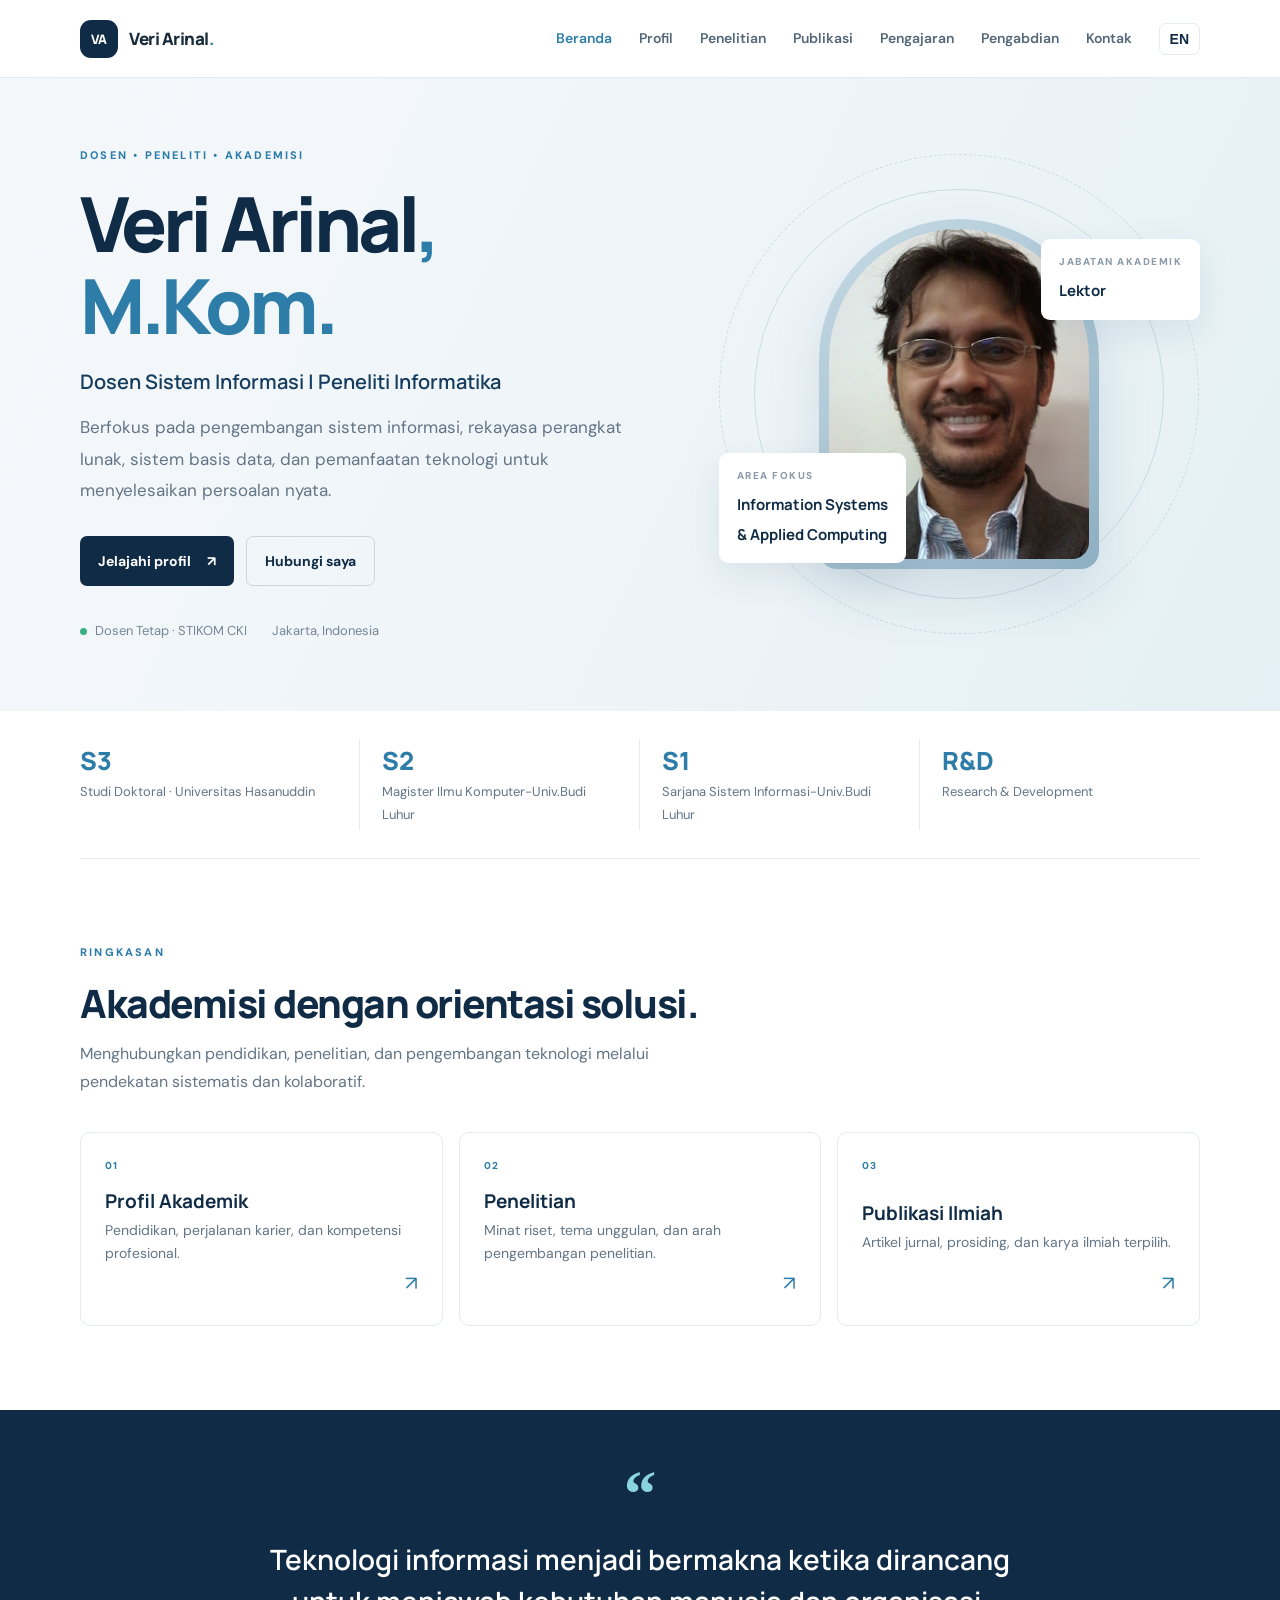
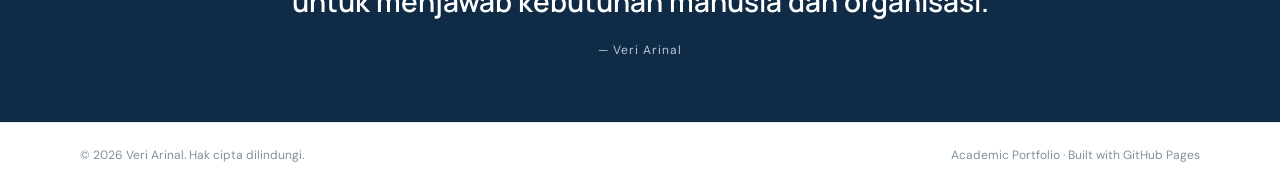
==== commit d9bb47fb: "Add files via upload" ====
--- a/index.html
+++ b/index.html
@@ -29,6 +29,7 @@
         <a href="research.html" data-i18n="nav_research">Penelitian</a>
         <a href="publications.html" data-i18n="nav_publications">Publikasi</a>
         <a href="teaching.html" data-i18n="nav_teaching">Pengajaran</a>
+        <a href="pengabdian.html">Pengabdian</a>
         <a href="contact.html" data-i18n="nav_contact">Kontak</a>
         <button class="lang-toggle" type="button" aria-label="Switch to English">EN</button>
       </div>
